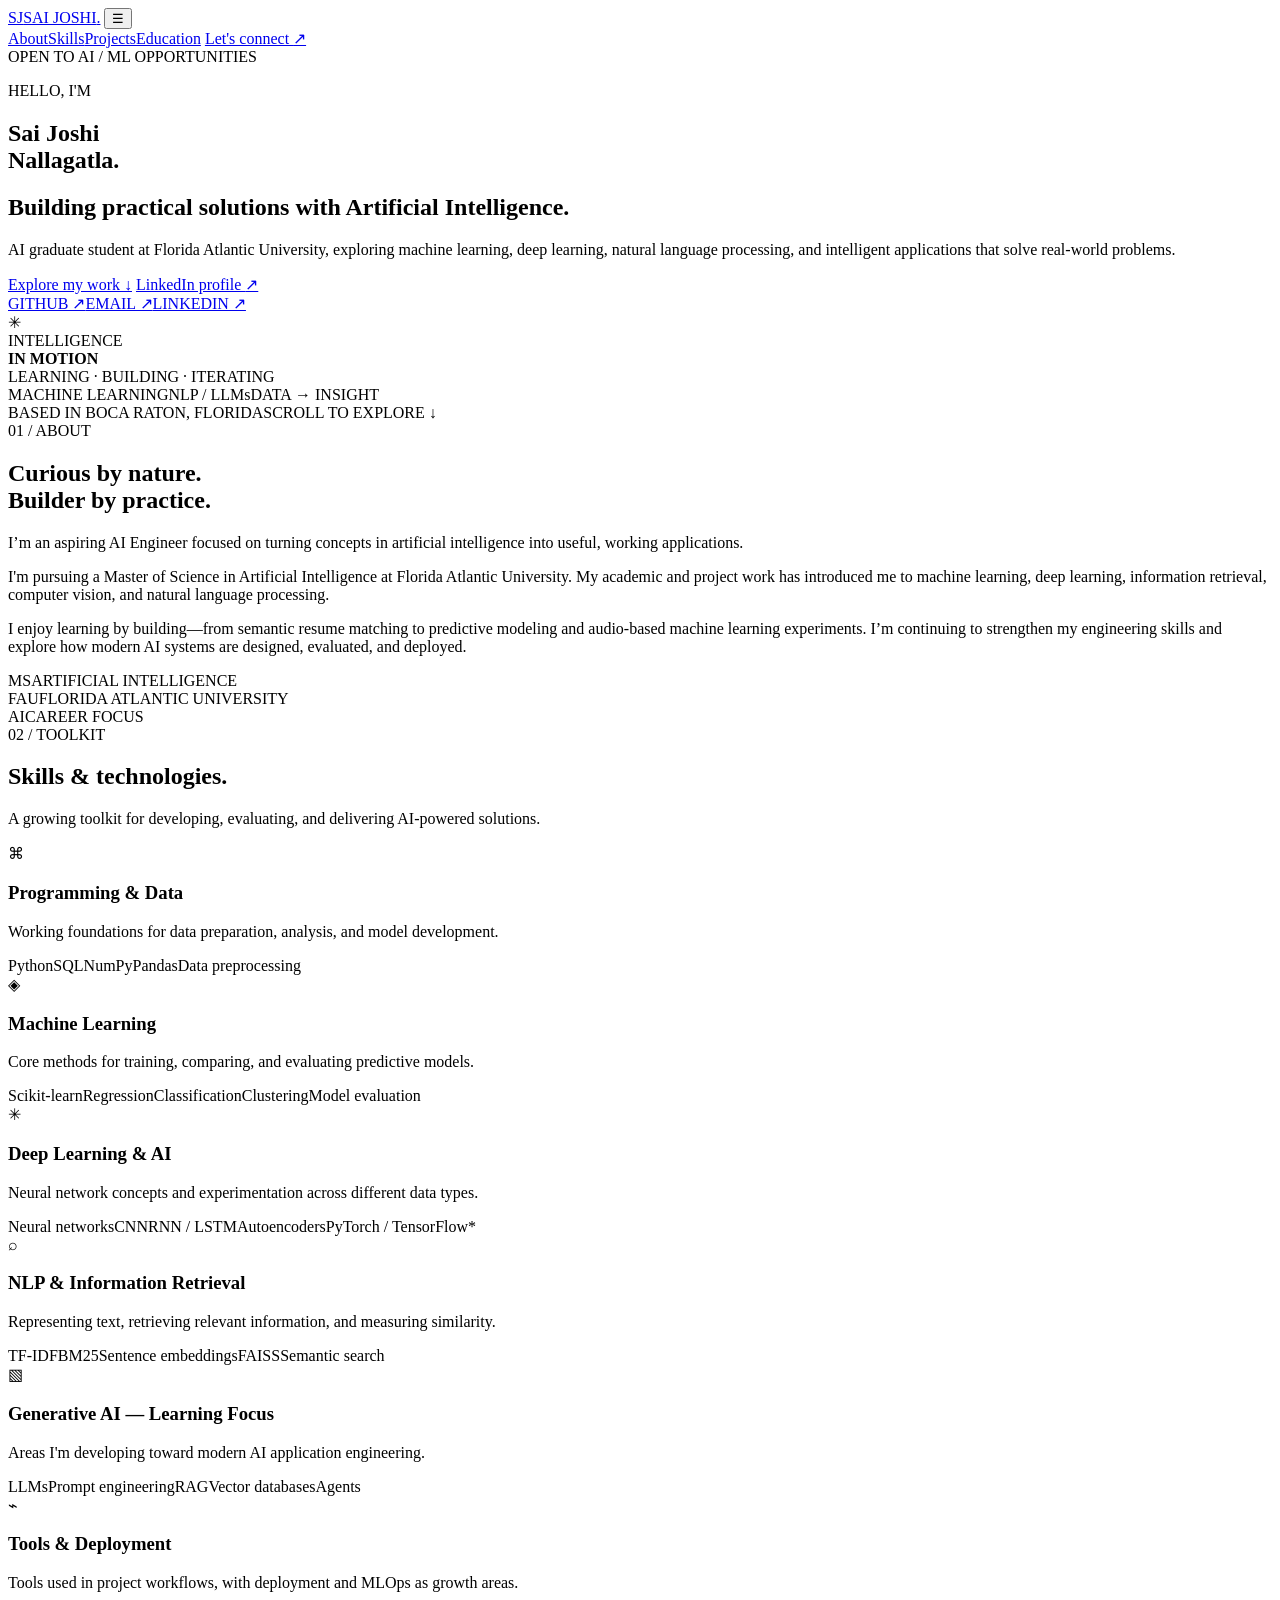
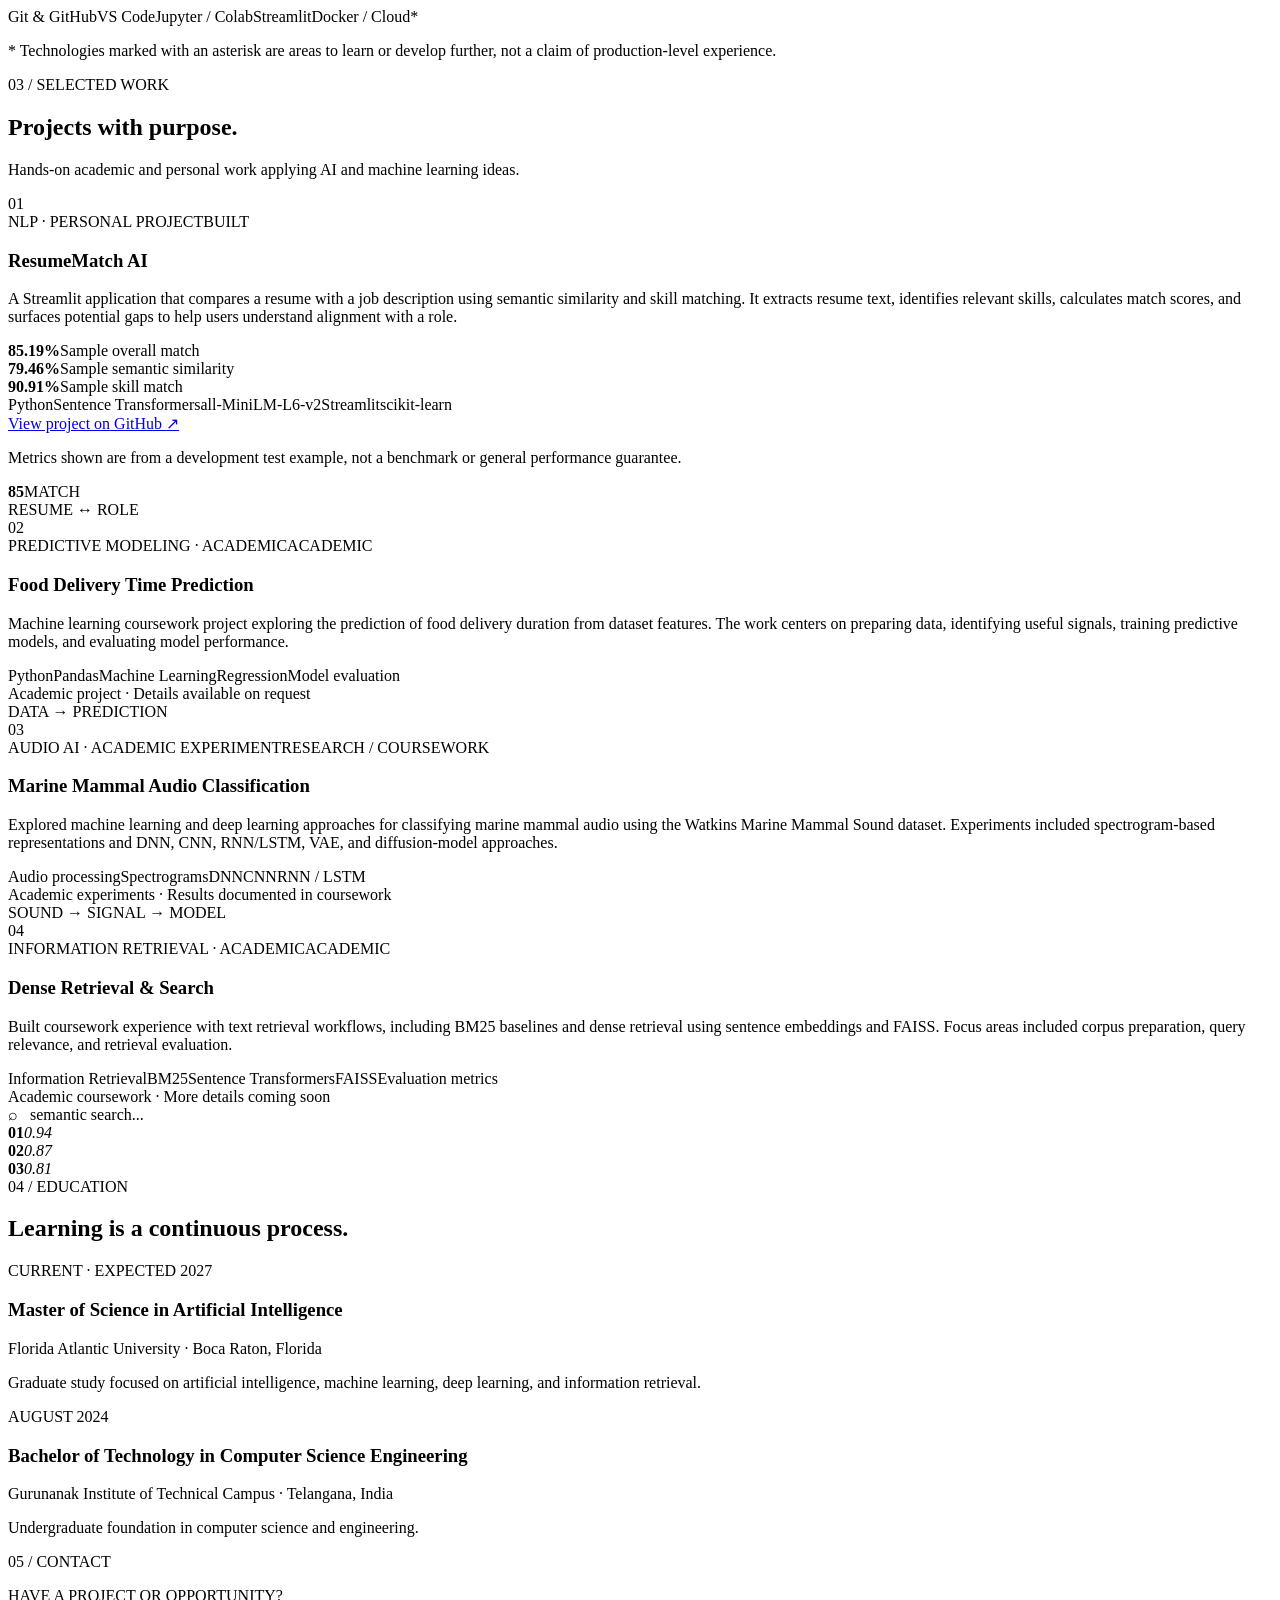
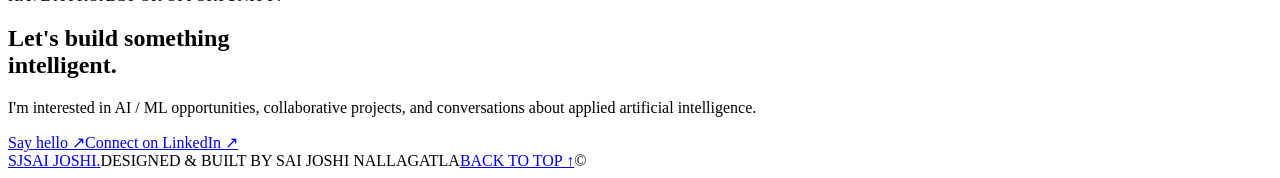
==== index.html @ f9354b4c "Add AI engineer portfolio homepage" ====
<!DOCTYPE html>
<html lang="en">
<head>
  <meta charset="UTF-8">
  <meta name="viewport" content="width=device-width, initial-scale=1.0">
  <meta name="description" content="Sai Joshi Nallagatla — AI Engineer portfolio showcasing machine learning, deep learning, NLP, and applied AI projects.">
  <meta name="theme-color" content="#080b12">
  <title>Sai Joshi Nallagatla | AI Engineer Portfolio</title>
  <link rel="preconnect" href="https://fonts.googleapis.com">
  <link rel="preconnect" href="https://fonts.gstatic.com" crossorigin>
  <link href="https://fonts.googleapis.com/css2?family=DM+Mono:wght@400;500&family=Manrope:wght@400;500;600;700;800&display=swap" rel="stylesheet">
  <link rel="stylesheet" href="style.css">
</head>
<body>
  <div class="ambient ambient-one"></div><div class="ambient ambient-two"></div>
  <header class="site-header">
    <a class="brand" href="#home"><span class="brand-mark">SJ</span><span>SAI JOSHI<span class="brand-dot">.</span></span></a>
    <button class="menu-toggle" aria-label="Toggle navigation" aria-expanded="false">☰</button>
    <nav class="nav-links" id="navigation">
      <a href="#about">About</a><a href="#skills">Skills</a><a href="#projects">Projects</a><a href="#education">Education</a>
      <a class="nav-contact" href="#contact">Let's connect <span>↗</span></a>
    </nav>
  </header>

  <main>
    <section class="hero section-shell" id="home">
      <div class="hero-copy">
        <div class="eyebrow"><span class="pulse"></span> OPEN TO AI / ML OPPORTUNITIES</div>
        <p class="hero-kicker">HELLO, I'M</p>
        <h1>Sai Joshi<br><span class="gradient-text">Nallagatla.</span></h1>
        <h2>Building practical solutions with <span class="accent">Artificial Intelligence.</span></h2>
        <p class="hero-description">AI graduate student at Florida Atlantic University, exploring machine learning, deep learning, natural language processing, and intelligent applications that solve real-world problems.</p>
        <div class="hero-actions">
          <a class="button button-primary" href="#projects">Explore my work <span>↓</span></a>
          <a class="button button-secondary" href="https://www.linkedin.com/in/sai-joshi-nallagatla-0b7514263" target="_blank" rel="noreferrer">LinkedIn profile <span>↗</span></a>
        </div>
        <div class="hero-socials"><a href="https://github.com/Saijosh1108" target="_blank" rel="noreferrer">GITHUB ↗</a><span></span><a href="mailto:joshnaidu25@gmail.com">EMAIL ↗</a><span></span><a href="https://www.linkedin.com/in/sai-joshi-nallagatla-0b7514263" target="_blank" rel="noreferrer">LINKEDIN ↗</a></div>
      </div>
      <div class="hero-visual" aria-label="Decorative artificial intelligence visualization">
        <div class="visual-orbit orbit-a"></div><div class="visual-orbit orbit-b"></div><div class="visual-orbit orbit-c"></div>
        <div class="core-card"><div class="core-symbol">✳</div><div class="core-label">INTELLIGENCE<br><strong>IN MOTION</strong></div><div class="core-status"><span></span> LEARNING · BUILDING · ITERATING</div></div>
        <span class="float-tag tag-ml">MACHINE LEARNING</span><span class="float-tag tag-nlp">NLP / LLMs</span><span class="float-tag tag-data">DATA → INSIGHT</span>
      </div>
      <div class="hero-bottom"><span>BASED IN BOCA RATON, FLORIDA</span><span>SCROLL TO EXPLORE ↓</span></div>
    </section>

    <section class="section-shell intro-grid" id="about">
      <div class="section-heading"><span class="section-index">01 / ABOUT</span><h2>Curious by nature.<br><span class="muted">Builder by practice.</span></h2></div>
      <div class="about-copy">
        <p class="large-copy">I’m an aspiring AI Engineer focused on turning concepts in artificial intelligence into useful, working applications.</p>
        <p>I'm pursuing a Master of Science in Artificial Intelligence at Florida Atlantic University. My academic and project work has introduced me to machine learning, deep learning, information retrieval, computer vision, and natural language processing.</p>
        <p>I enjoy learning by building—from semantic resume matching to predictive modeling and audio-based machine learning experiments. I’m continuing to strengthen my engineering skills and explore how modern AI systems are designed, evaluated, and deployed.</p>
        <div class="about-facts"><div><span class="fact-value">MS</span><span class="fact-label">ARTIFICIAL INTELLIGENCE</span></div><div><span class="fact-value">FAU</span><span class="fact-label">FLORIDA ATLANTIC UNIVERSITY</span></div><div><span class="fact-value">AI</span><span class="fact-label">CAREER FOCUS</span></div></div>
      </div>
    </section>

    <section class="skills-section" id="skills">
      <div class="section-shell">
        <div class="section-heading heading-row"><div><span class="section-index">02 / TOOLKIT</span><h2>Skills & <span class="muted">technologies.</span></h2></div><p>A growing toolkit for developing, evaluating, and delivering AI-powered solutions.</p></div>
        <div class="skill-grid">
          <article class="skill-card"><div class="skill-icon">⌘</div><h3>Programming & Data</h3><p>Working foundations for data preparation, analysis, and model development.</p><div class="chips"><span>Python</span><span>SQL</span><span>NumPy</span><span>Pandas</span><span>Data preprocessing</span></div></article>
          <article class="skill-card"><div class="skill-icon">◈</div><h3>Machine Learning</h3><p>Core methods for training, comparing, and evaluating predictive models.</p><div class="chips"><span>Scikit-learn</span><span>Regression</span><span>Classification</span><span>Clustering</span><span>Model evaluation</span></div></article>
          <article class="skill-card"><div class="skill-icon">✳</div><h3>Deep Learning & AI</h3><p>Neural network concepts and experimentation across different data types.</p><div class="chips"><span>Neural networks</span><span>CNN</span><span>RNN / LSTM</span><span>Autoencoders</span><span>PyTorch / TensorFlow*</span></div></article>
          <article class="skill-card"><div class="skill-icon">⌕</div><h3>NLP & Information Retrieval</h3><p>Representing text, retrieving relevant information, and measuring similarity.</p><div class="chips"><span>TF-IDF</span><span>BM25</span><span>Sentence embeddings</span><span>FAISS</span><span>Semantic search</span></div></article>
          <article class="skill-card"><div class="skill-icon">▧</div><h3>Generative AI — Learning Focus</h3><p>Areas I'm developing toward modern AI application engineering.</p><div class="chips"><span>LLMs</span><span>Prompt engineering</span><span>RAG</span><span>Vector databases</span><span>Agents</span></div></article>
          <article class="skill-card"><div class="skill-icon">⌁</div><h3>Tools & Deployment</h3><p>Tools used in project workflows, with deployment and MLOps as growth areas.</p><div class="chips"><span>Git & GitHub</span><span>VS Code</span><span>Jupyter / Colab</span><span>Streamlit</span><span>Docker / Cloud*</span></div></article>
        </div>
        <p class="skill-note">* Technologies marked with an asterisk are areas to learn or develop further, not a claim of production-level experience.</p>
      </div>
    </section>

    <section class="section-shell projects-section" id="projects">
      <div class="section-heading heading-row"><div><span class="section-index">03 / SELECTED WORK</span><h2>Projects with <span class="muted">purpose.</span></h2></div><p>Hands-on academic and personal work applying AI and machine learning ideas.</p></div>
      <div class="project-list">
        <article class="project-card featured-project">
          <div class="project-number">01</div><div class="project-content"><div class="project-topline"><span class="project-type">NLP · PERSONAL PROJECT</span><span class="project-status">BUILT</span></div><h3>ResumeMatch AI</h3><p>A Streamlit application that compares a resume with a job description using semantic similarity and skill matching. It extracts resume text, identifies relevant skills, calculates match scores, and surfaces potential gaps to help users understand alignment with a role.</p><div class="project-metrics"><div><strong>85.19%</strong><span>Sample overall match</span></div><div><strong>79.46%</strong><span>Sample semantic similarity</span></div><div><strong>90.91%</strong><span>Sample skill match</span></div></div><div class="chips"><span>Python</span><span>Sentence Transformers</span><span>all-MiniLM-L6-v2</span><span>Streamlit</span><span>scikit-learn</span></div><a class="text-link" href="https://github.com/Saijosh1108/resume-match-ai" target="_blank" rel="noreferrer">View project on GitHub <span>↗</span></a><p class="metric-disclaimer">Metrics shown are from a development test example, not a benchmark or general performance guarantee.</p></div><div class="project-art resume-art"><div class="doc-window"><div class="window-bar"><i></i><i></i><i></i></div><div class="doc-line doc-wide"></div><div class="doc-line"></div><div class="doc-line doc-short"></div><div class="score-ring"><strong>85</strong><span>MATCH</span></div><div class="doc-line doc-wide"></div><div class="doc-line"></div></div><div class="art-caption">RESUME ↔ ROLE</div></div>
        </article>
        <article class="project-card">
          <div class="project-number">02</div><div class="project-content"><div class="project-topline"><span class="project-type">PREDICTIVE MODELING · ACADEMIC</span><span class="project-status">ACADEMIC</span></div><h3>Food Delivery Time Prediction</h3><p>Machine learning coursework project exploring the prediction of food delivery duration from dataset features. The work centers on preparing data, identifying useful signals, training predictive models, and evaluating model performance.</p><div class="chips"><span>Python</span><span>Pandas</span><span>Machine Learning</span><span>Regression</span><span>Model evaluation</span></div><span class="text-link muted-link">Academic project · Details available on request</span></div><div class="project-art chart-art"><div class="chart-bars"><i></i><i></i><i></i><i></i><i></i><i></i><i></i><i></i></div><span>DATA → PREDICTION</span></div>
        </article>
        <article class="project-card">
          <div class="project-number">03</div><div class="project-content"><div class="project-topline"><span class="project-type">AUDIO AI · ACADEMIC EXPERIMENT</span><span class="project-status">RESEARCH / COURSEWORK</span></div><h3>Marine Mammal Audio Classification</h3><p>Explored machine learning and deep learning approaches for classifying marine mammal audio using the Watkins Marine Mammal Sound dataset. Experiments included spectrogram-based representations and DNN, CNN, RNN/LSTM, VAE, and diffusion-model approaches.</p><div class="chips"><span>Audio processing</span><span>Spectrograms</span><span>DNN</span><span>CNN</span><span>RNN / LSTM</span></div><span class="text-link muted-link">Academic experiments · Results documented in coursework</span></div><div class="project-art audio-art"><div class="waveform"><i></i><i></i><i></i><i></i><i></i><i></i><i></i><i></i><i></i><i></i><i></i><i></i><i></i><i></i><i></i><i></i><i></i><i></i><i></i></div><span>SOUND → SIGNAL → MODEL</span></div>
        </article>
        <article class="project-card">
          <div class="project-number">04</div><div class="project-content"><div class="project-topline"><span class="project-type">INFORMATION RETRIEVAL · ACADEMIC</span><span class="project-status">ACADEMIC</span></div><h3>Dense Retrieval & Search</h3><p>Built coursework experience with text retrieval workflows, including BM25 baselines and dense retrieval using sentence embeddings and FAISS. Focus areas included corpus preparation, query relevance, and retrieval evaluation.</p><div class="chips"><span>Information Retrieval</span><span>BM25</span><span>Sentence Transformers</span><span>FAISS</span><span>Evaluation metrics</span></div><span class="text-link muted-link">Academic coursework · More details coming soon</span></div><div class="project-art retrieval-art"><div class="search-box">⌕ &nbsp; semantic search...</div><div class="result-row"><b>01</b><span></span><em>0.94</em></div><div class="result-row"><b>02</b><span></span><em>0.87</em></div><div class="result-row"><b>03</b><span></span><em>0.81</em></div></div>
        </article>
      </div>
    </section>

    <section class="education-section" id="education">
      <div class="section-shell">
        <div class="section-heading"><span class="section-index">04 / EDUCATION</span><h2>Learning is a <span class="muted">continuous process.</span></h2></div>
        <div class="timeline">
          <article class="timeline-item"><div class="timeline-marker"></div><div class="timeline-date">CURRENT · EXPECTED 2027</div><h3>Master of Science in Artificial Intelligence</h3><p class="timeline-place">Florida Atlantic University · Boca Raton, Florida</p><p>Graduate study focused on artificial intelligence, machine learning, deep learning, and information retrieval.</p></article>
          <article class="timeline-item"><div class="timeline-marker"></div><div class="timeline-date">AUGUST 2024</div><h3>Bachelor of Technology in Computer Science Engineering</h3><p class="timeline-place">Gurunanak Institute of Technical Campus · Telangana, India</p><p>Undergraduate foundation in computer science and engineering.</p></article>
        </div>
      </div>
    </section>

    <section class="contact-section section-shell" id="contact">
      <span class="section-index">05 / CONTACT</span><p class="contact-overline">HAVE A PROJECT OR OPPORTUNITY?</p><h2>Let's build something<br><span class="gradient-text">intelligent.</span></h2><p class="contact-description">I'm interested in AI / ML opportunities, collaborative projects, and conversations about applied artificial intelligence.</p>
      <div class="contact-actions"><a class="button button-primary" href="mailto:joshnaidu25@gmail.com">Say hello <span>↗</span></a><a class="button button-secondary" href="https://www.linkedin.com/in/sai-joshi-nallagatla-0b7514263" target="_blank" rel="noreferrer">Connect on LinkedIn <span>↗</span></a></div>
    </section>
  </main>
  <footer class="site-footer"><a class="brand" href="#home"><span class="brand-mark">SJ</span><span>SAI JOSHI<span class="brand-dot">.</span></span></a><span>DESIGNED & BUILT BY SAI JOSHI NALLAGATLA</span><a href="#home">BACK TO TOP ↑</a><span>© <span id="year"></span></span></footer>
  <script src="script.js"></script>
</body>
</html>
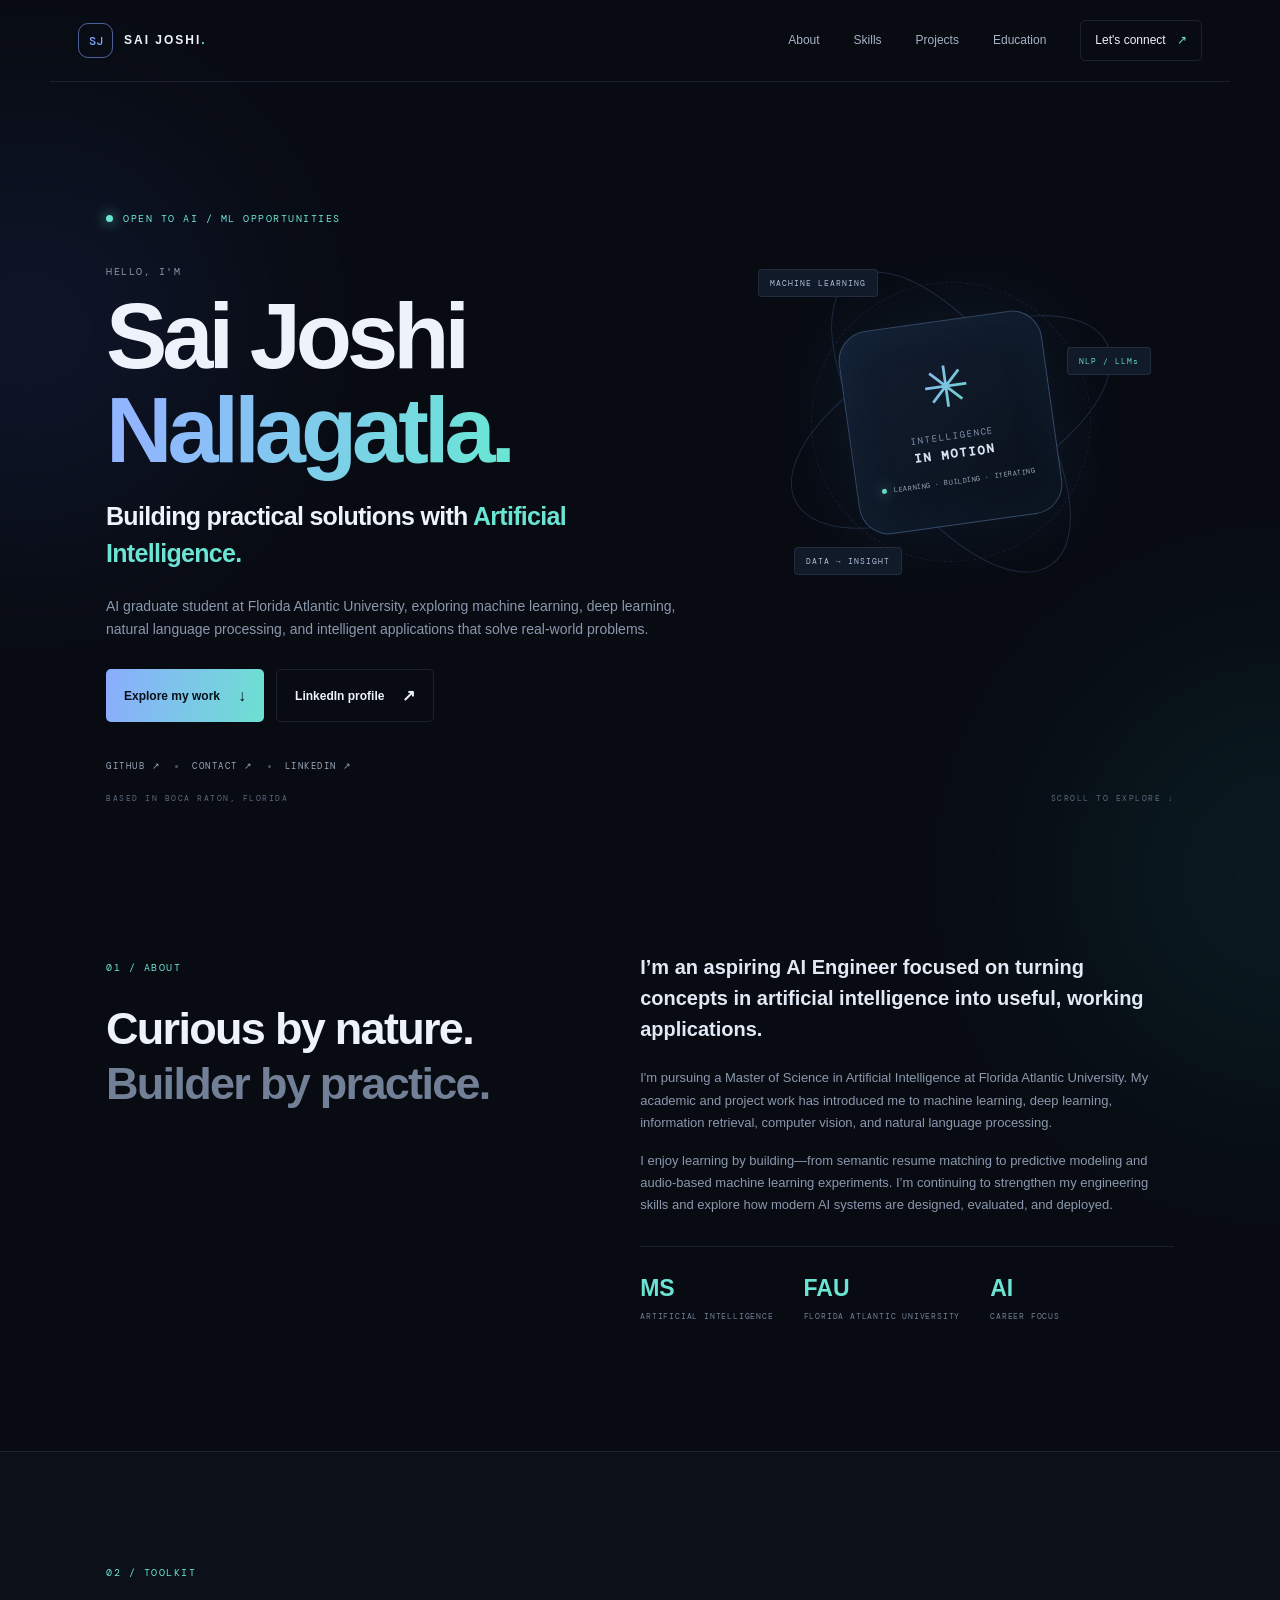
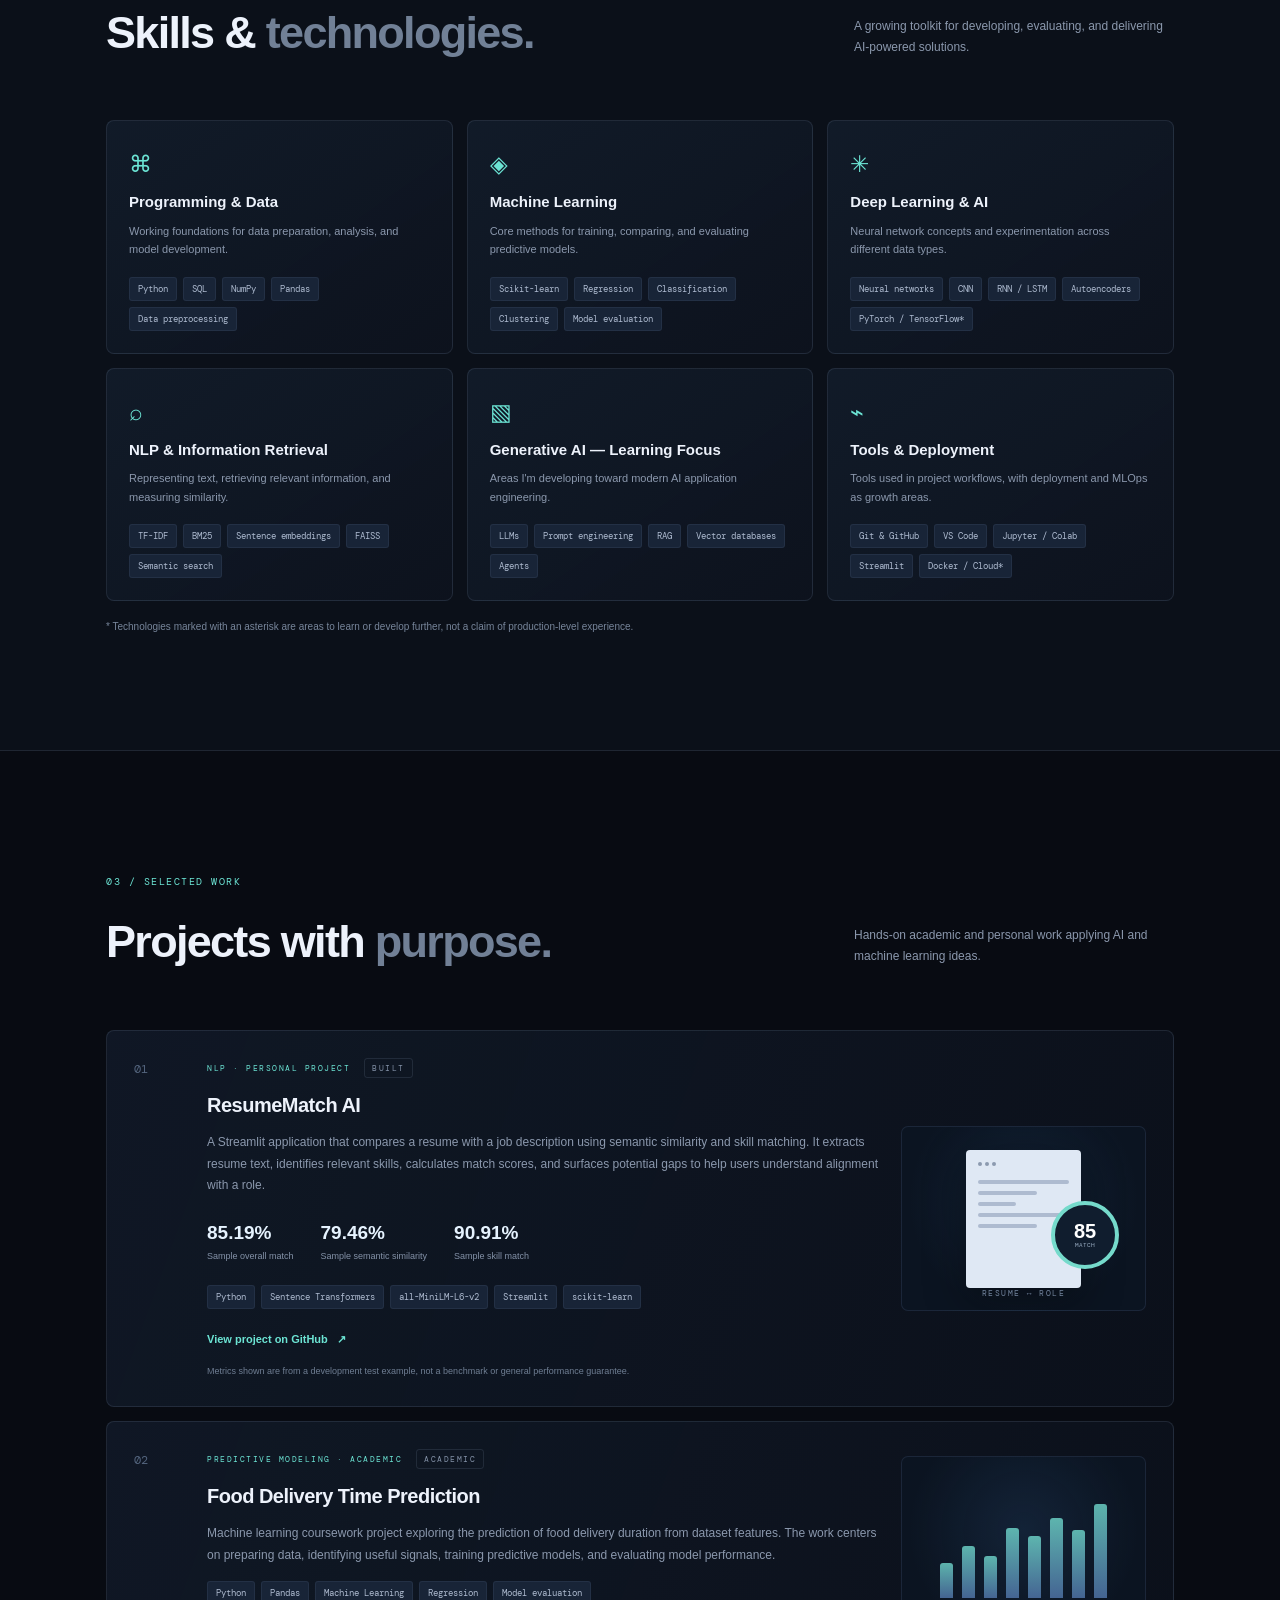
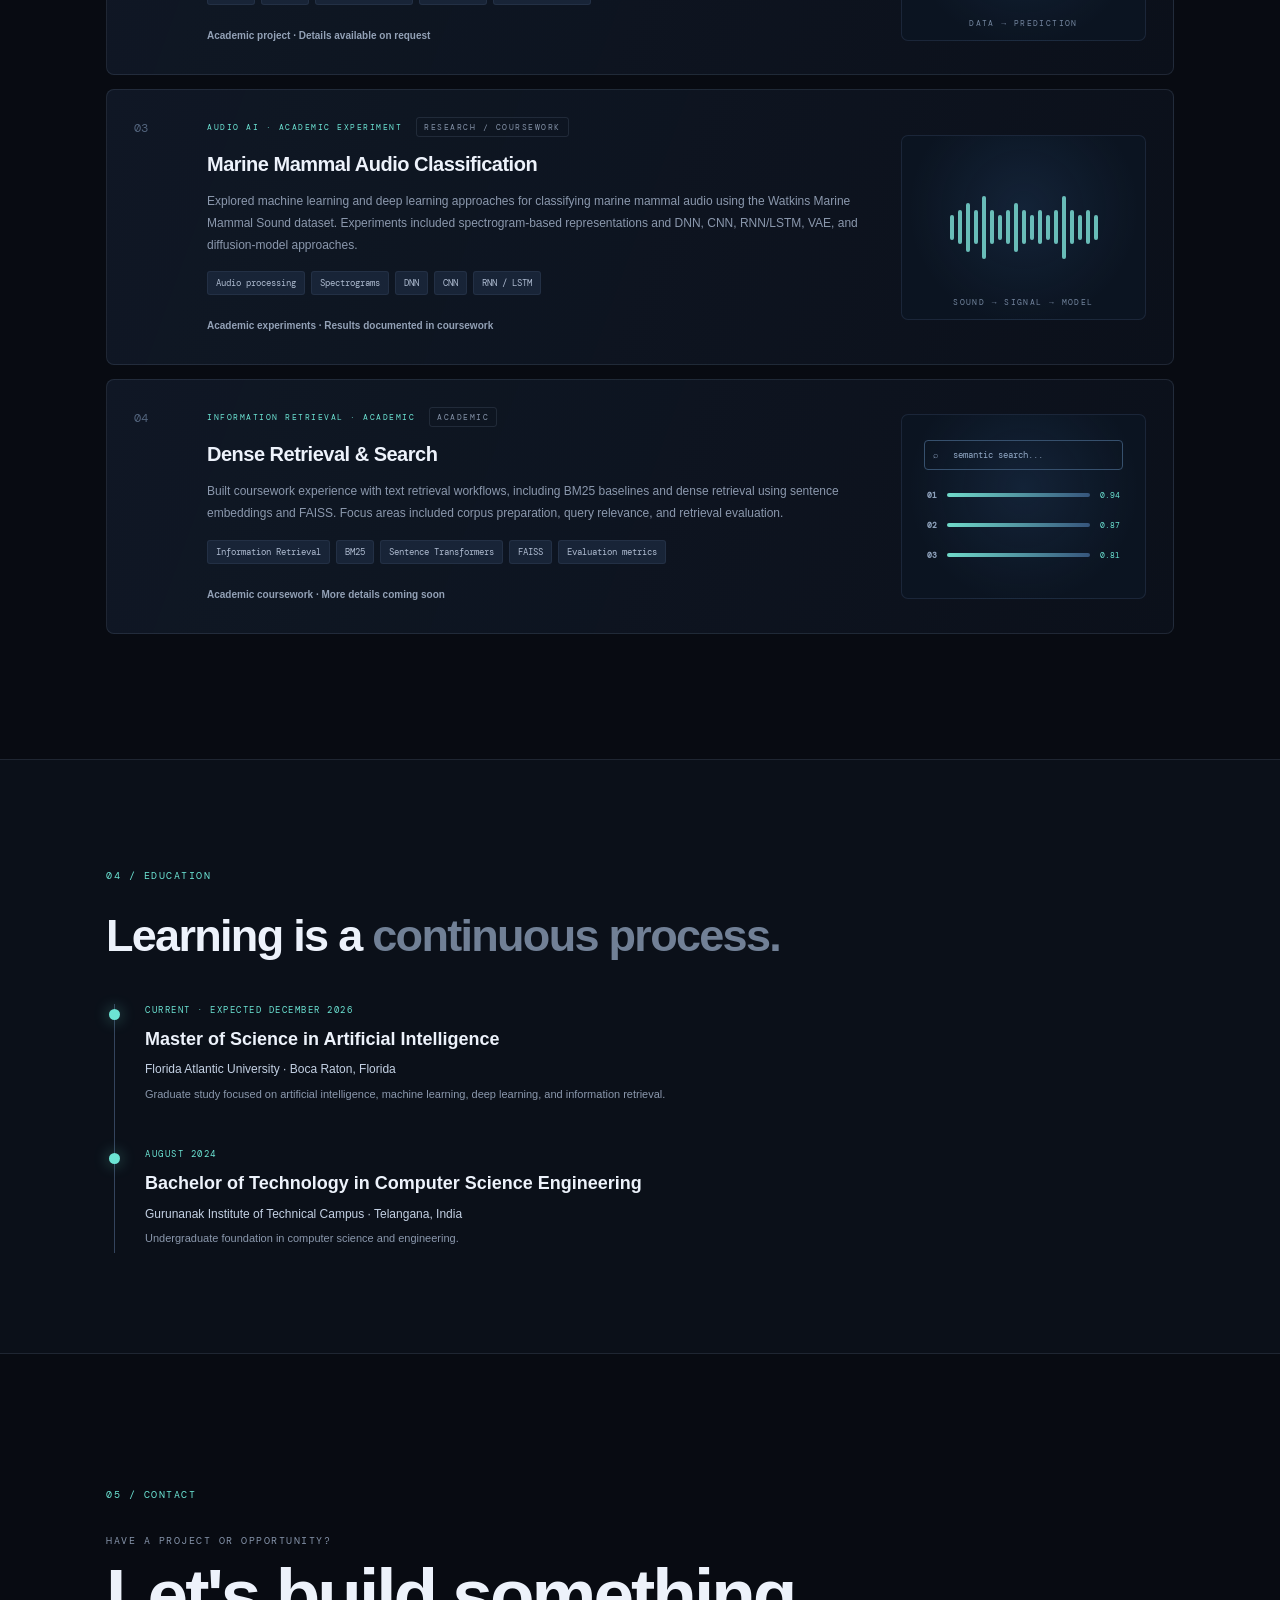
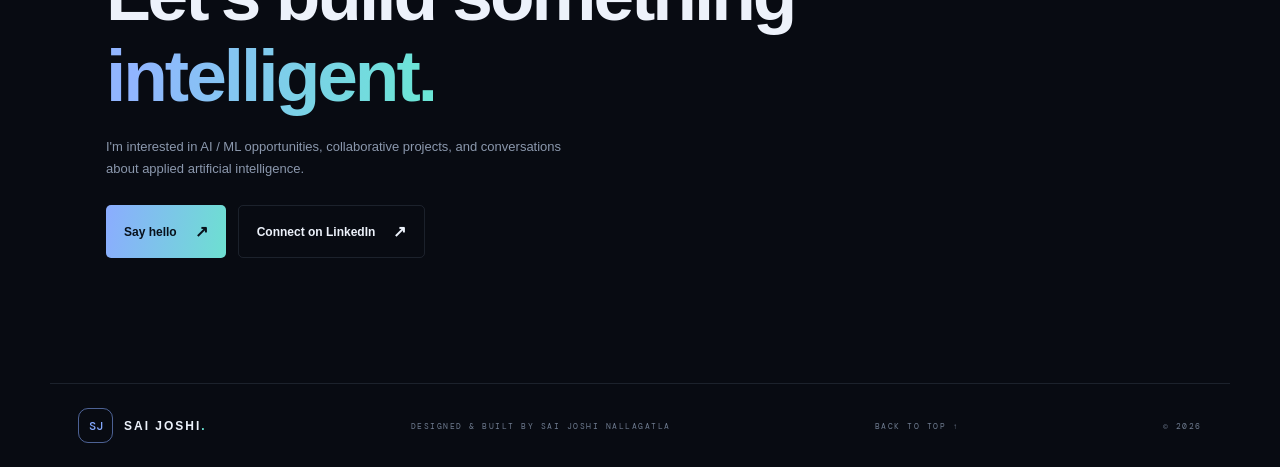
==== commit 2e8c8d2d: "Refine graduation date and public contact links" ====
--- a/index.html
+++ b/index.html
@@ -34,7 +34,7 @@
           <a class="button button-primary" href="#projects">Explore my work <span>↓</span></a>
           <a class="button button-secondary" href="https://www.linkedin.com/in/sai-joshi-nallagatla-0b7514263" target="_blank" rel="noreferrer">LinkedIn profile <span>↗</span></a>
         </div>
-        <div class="hero-socials"><a href="https://github.com/Saijosh1108" target="_blank" rel="noreferrer">GITHUB ↗</a><span></span><a href="mailto:joshnaidu25@gmail.com">EMAIL ↗</a><span></span><a href="https://www.linkedin.com/in/sai-joshi-nallagatla-0b7514263" target="_blank" rel="noreferrer">LINKEDIN ↗</a></div>
+        <div class="hero-socials"><a href="https://github.com/Saijosh1108" target="_blank" rel="noreferrer">GITHUB ↗</a><span></span><a href="https://www.linkedin.com/in/sai-joshi-nallagatla-0b7514263" target="_blank" rel="noreferrer">CONTACT ↗</a><span></span><a href="https://www.linkedin.com/in/sai-joshi-nallagatla-0b7514263" target="_blank" rel="noreferrer">LINKEDIN ↗</a></div>
       </div>
       <div class="hero-visual" aria-label="Decorative artificial intelligence visualization">
         <div class="visual-orbit orbit-a"></div><div class="visual-orbit orbit-b"></div><div class="visual-orbit orbit-c"></div>
@@ -91,7 +91,7 @@
       <div class="section-shell">
         <div class="section-heading"><span class="section-index">04 / EDUCATION</span><h2>Learning is a <span class="muted">continuous process.</span></h2></div>
         <div class="timeline">
-          <article class="timeline-item"><div class="timeline-marker"></div><div class="timeline-date">CURRENT · EXPECTED 2027</div><h3>Master of Science in Artificial Intelligence</h3><p class="timeline-place">Florida Atlantic University · Boca Raton, Florida</p><p>Graduate study focused on artificial intelligence, machine learning, deep learning, and information retrieval.</p></article>
+          <article class="timeline-item"><div class="timeline-marker"></div><div class="timeline-date">CURRENT · EXPECTED DECEMBER 2026</div><h3>Master of Science in Artificial Intelligence</h3><p class="timeline-place">Florida Atlantic University · Boca Raton, Florida</p><p>Graduate study focused on artificial intelligence, machine learning, deep learning, and information retrieval.</p></article>
           <article class="timeline-item"><div class="timeline-marker"></div><div class="timeline-date">AUGUST 2024</div><h3>Bachelor of Technology in Computer Science Engineering</h3><p class="timeline-place">Gurunanak Institute of Technical Campus · Telangana, India</p><p>Undergraduate foundation in computer science and engineering.</p></article>
         </div>
       </div>
@@ -99,7 +99,7 @@
 
     <section class="contact-section section-shell" id="contact">
       <span class="section-index">05 / CONTACT</span><p class="contact-overline">HAVE A PROJECT OR OPPORTUNITY?</p><h2>Let's build something<br><span class="gradient-text">intelligent.</span></h2><p class="contact-description">I'm interested in AI / ML opportunities, collaborative projects, and conversations about applied artificial intelligence.</p>
-      <div class="contact-actions"><a class="button button-primary" href="mailto:joshnaidu25@gmail.com">Say hello <span>↗</span></a><a class="button button-secondary" href="https://www.linkedin.com/in/sai-joshi-nallagatla-0b7514263" target="_blank" rel="noreferrer">Connect on LinkedIn <span>↗</span></a></div>
+      <div class="contact-actions"><a class="button button-primary" href="https://www.linkedin.com/in/sai-joshi-nallagatla-0b7514263" target="_blank" rel="noreferrer">Say hello <span>↗</span></a><a class="button button-secondary" href="https://www.linkedin.com/in/sai-joshi-nallagatla-0b7514263" target="_blank" rel="noreferrer">Connect on LinkedIn <span>↗</span></a></div>
     </section>
   </main>
   <footer class="site-footer"><a class="brand" href="#home"><span class="brand-mark">SJ</span><span>SAI JOSHI<span class="brand-dot">.</span></span></a><span>DESIGNED & BUILT BY SAI JOSHI NALLAGATLA</span><a href="#home">BACK TO TOP ↑</a><span>© <span id="year"></span></span></footer>
--- a/style.css
+++ b/style.css
@@ -0,0 +1 @@
+:root{--bg:#080b12;--panel:#0e1420;--panel2:#111a29;--line:rgba(160,181,216,.13);--text:#edf2fb;--muted:#8b98ad;--accent:#85a9ff;--cyan:#6ce4d4;--mono:"DM Mono",monospace;--sans:"Manrope",sans-serif}*{box-sizing:border-box}html{scroll-behavior:smooth;scroll-padding-top:90px}body{margin:0;background:var(--bg);color:var(--text);font-family:var(--sans);line-height:1.7;overflow-x:hidden}a{color:inherit;text-decoration:none}.ambient{position:absolute;pointer-events:none;filter:blur(100px);opacity:.13;border-radius:50%;z-index:-1}.ambient-one{width:420px;height:420px;background:#3859bb;top:120px;left:-180px}.ambient-two{width:450px;height:450px;background:#167d80;top:650px;right:-230px}.site-header{height:82px;max-width:1180px;margin:auto;padding:0 28px;display:flex;align-items:center;justify-content:space-between;border-bottom:1px solid var(--line);position:relative;z-index:5}.brand{display:flex;align-items:center;gap:11px;font-size:12px;font-weight:800;letter-spacing:2px}.brand-mark{display:grid;place-items:center;width:35px;height:35px;border:1px solid rgba(133,169,255,.55);border-radius:10px;color:var(--accent);font:500 12px var(--mono);letter-spacing:0}.brand-dot{color:var(--cyan)}.nav-links{display:flex;align-items:center;gap:34px;font-size:12px;color:#a7b2c5}.nav-links a:hover,.hero-socials a:hover,.site-footer a:hover{color:var(--cyan)}.nav-contact{color:var(--text)!important;border:1px solid var(--line);padding:9px 14px;border-radius:5px}.nav-contact span{color:var(--cyan);margin-left:8px}.menu-toggle{display:none;background:none;border:0;color:var(--text);font-size:23px}.section-shell{max-width:1124px;margin:auto;padding-left:28px;padding-right:28px}.hero{min-height:680px;padding-top:130px;padding-bottom:55px;position:relative;display:flex;align-items:center}.hero-copy{max-width:660px;position:relative;z-index:2}.eyebrow,.section-index,.hero-kicker,.hero-socials,.hero-bottom,.project-type,.project-status,.timeline-date,.contact-overline,.site-footer>span,.site-footer>a:last-of-type{font:10px var(--mono);letter-spacing:1.5px}.eyebrow{color:var(--cyan);display:flex;align-items:center;gap:10px}.pulse,.core-status span{width:7px;height:7px;border-radius:50%;background:var(--cyan);box-shadow:0 0 13px var(--cyan)}.hero-kicker{color:var(--muted);margin:40px 0 0}.hero h1{font-size:clamp(55px,8vw,92px);line-height:1.02;letter-spacing:-5px;margin:12px 0 20px;font-weight:800}.gradient-text{background:linear-gradient(100deg,#91b5ff 10%,#6be5d6 95%);color:transparent;background-clip:text;-webkit-background-clip:text}.hero h2{font-size:clamp(19px,2.5vw,25px);font-weight:600;letter-spacing:-.7px;max-width:580px;line-height:1.5;margin:0}.accent{color:var(--cyan)}.hero-description{max-width:590px;color:var(--muted);font-size:14px;margin:22px 0 27px}.hero-actions,.contact-actions{display:flex;gap:12px;flex-wrap:wrap}.button{padding:12px 18px;border-radius:5px;font-size:12px;font-weight:700;display:inline-flex;align-items:center;gap:18px;transition:.2s}.button:hover{transform:translateY(-2px)}.button-primary{background:linear-gradient(100deg,#8bacff,#6de0d1);color:#08111b}.button-secondary{border:1px solid var(--line);color:var(--text)}.button span{font-size:16px}.hero-socials{display:flex;align-items:center;gap:14px;margin-top:38px;color:#9aa8bc;font-size:9px}.hero-socials>span{height:3px;width:3px;background:#465268;border-radius:50%}.hero-visual{position:absolute;right:5%;top:145px;width:390px;height:390px;display:grid;place-items:center;opacity:.95}.visual-orbit{position:absolute;border:1px solid rgba(117,163,229,.22);border-radius:50%;transform:rotate(-27deg)}.orbit-a{width:350px;height:160px}.orbit-b{width:350px;height:160px;transform:rotate(55deg)}.orbit-c{width:280px;height:280px;border-style:dashed;opacity:.6}.core-card{width:205px;height:205px;border:1px solid rgba(131,174,234,.35);border-radius:30px;background:linear-gradient(145deg,rgba(20,34,53,.95),rgba(10,17,28,.9));box-shadow:0 0 80px rgba(54,112,180,.15),inset 0 0 50px rgba(69,130,190,.08);display:flex;flex-direction:column;align-items:center;justify-content:center;gap:12px;transform:rotate(-8deg)}.core-symbol{font-size:57px;line-height:1;background:linear-gradient(120deg,#99baff,#6be4d1);color:transparent;background-clip:text}.core-label{text-align:center;font:9px var(--mono);letter-spacing:2px;color:#8da2bd;line-height:1.8}.core-label strong{font-size:12px;color:#e4f0ff}.core-status{font:7px var(--mono);letter-spacing:.6px;color:#a4b4c9;display:flex;align-items:center;gap:7px}.core-status span{width:5px;height:5px}.float-tag{position:absolute;background:#111b2a;border:1px solid var(--line);padding:8px 11px;border-radius:4px;font:8px var(--mono);letter-spacing:1px;color:#b7c9e1}.tag-ml{top:42px;left:2px}.tag-nlp{right:-5px;top:120px;color:var(--cyan)}.tag-data{bottom:42px;left:38px}.hero-bottom{position:absolute;bottom:24px;left:28px;right:28px;display:flex;justify-content:space-between;color:#5c6a7e;font-size:8px}.intro-grid{padding-top:125px;padding-bottom:130px;display:grid;grid-template-columns:1fr 1.15fr;gap:70px}.section-index{color:var(--cyan)}.section-heading h2{font-size:clamp(30px,4vw,45px);line-height:1.22;letter-spacing:-1.7px;margin:22px 0;font-weight:700}.muted{color:#718096}.about-copy p{font-size:13px;color:var(--muted);margin:0 0 16px}.about-copy .large-copy{font-size:20px;line-height:1.55;color:#e1e9f5;font-weight:600;margin:0 0 22px}.about-facts{display:flex;gap:30px;border-top:1px solid var(--line);margin-top:30px;padding-top:22px}.about-facts>div{display:flex;flex-direction:column}.fact-value{font-size:23px;font-weight:800;color:var(--cyan)}.fact-label{font:8px var(--mono);letter-spacing:.8px;color:#718096;margin-top:3px}.skills-section,.education-section{background:#0b1019;border-top:1px solid var(--line);border-bottom:1px solid var(--line);padding:105px 0}.heading-row{display:flex;justify-content:space-between;align-items:end;gap:30px}.heading-row>p{max-width:320px;color:var(--muted);font-size:12px;margin:0 0 26px}.skill-grid{display:grid;grid-template-columns:repeat(3,1fr);gap:14px;margin-top:37px}.skill-card{padding:24px 22px 22px;background:linear-gradient(145deg,rgba(19,29,44,.85),rgba(13,19,30,.9));border:1px solid var(--line);border-radius:8px;min-height:220px;transition:.2s}.skill-card:hover,.project-card:hover{border-color:rgba(133,169,255,.38);transform:translateY(-3px)}.skill-icon{font-size:23px;color:var(--cyan);height:37px}.skill-card h3{font-size:15px;margin:7px 0}.skill-card p{font-size:11px;color:var(--muted);min-height:40px;margin:0 0 15px}.chips{display:flex;flex-wrap:wrap;gap:6px}.chips span{font:9px var(--mono);color:#aebbd0;background:#182437;border:1px solid rgba(127,157,196,.1);padding:5px 8px;border-radius:3px}.skill-note{font-size:10px;color:#77859a;margin-top:17px}.projects-section{padding-top:115px;padding-bottom:125px}.project-list{display:flex;flex-direction:column;gap:14px;margin-top:38px}.project-card{display:grid;grid-template-columns:55px 1fr 245px;gap:18px;background:linear-gradient(110deg,rgba(17,25,39,.92),rgba(12,18,29,.84));border:1px solid var(--line);border-radius:8px;padding:27px;transition:.2s;align-items:center}.project-number{font:12px var(--mono);color:#53647d;align-self:start;padding-top:3px}.project-topline{display:flex;align-items:center;gap:14px;flex-wrap:wrap}.project-type{color:var(--cyan);font-size:8px}.project-status{color:#8492a8;font-size:8px;border:1px solid var(--line);padding:4px 7px;border-radius:3px}.project-content h3{font-size:20px;letter-spacing:-.5px;margin:10px 0}.project-content>p{font-size:12px;color:var(--muted);line-height:1.8;margin:0 0 15px}.project-content .chips{margin-bottom:15px}.text-link{color:var(--cyan);font-size:11px;font-weight:700;display:inline-block;margin-top:2px}.text-link span{margin-left:6px}.muted-link{color:#93a1b6;font-size:10px}.project-metrics{display:flex;gap:27px;margin:20px 0}.project-metrics div{display:flex;flex-direction:column}.project-metrics strong{font-size:19px;color:#e6f3ff}.project-metrics span{font-size:9px;color:#8492a8}.metric-disclaimer{font-size:9px!important;color:#6f7e93!important;margin:12px 0 0!important}.project-art{height:185px;border:1px solid rgba(129,164,211,.13);border-radius:7px;background:radial-gradient(circle at 50% 40%,rgba(61,111,171,.16),transparent 70%),#0b1421;display:flex;align-items:center;justify-content:center;position:relative;overflow:hidden}.doc-window{height:138px;width:115px;background:#dfe8f4;border-radius:4px;padding:12px;box-shadow:0 12px 40px #0006;position:relative}.window-bar{display:flex;gap:3px;margin-bottom:14px}.window-bar i{width:4px;height:4px;background:#8c9aaf;border-radius:50%}.doc-line{height:4px;width:65%;background:#aebbd0;border-radius:4px;margin:7px 0}.doc-wide{width:100%}.doc-short{width:42%}.score-ring{position:absolute;right:-38px;bottom:19px;width:68px;height:68px;border-radius:50%;background:#101d2e;border:4px solid #75dacb;display:flex;flex-direction:column;align-items:center;justify-content:center;color:white}.score-ring strong{font-size:20px;line-height:1}.score-ring span{font:6px var(--mono);color:#9fb3c9}.art-caption,.chart-art>span,.audio-art>span{position:absolute;bottom:12px;font:8px var(--mono);letter-spacing:1.4px;color:#73859e}.chart-bars{height:100px;display:flex;align-items:end;gap:9px}.chart-bars i{width:13px;background:linear-gradient(#70dacd,#5277ad);border-radius:3px 3px 0 0;height:var(--h,50%);opacity:.8}.chart-bars i:nth-child(1){height:35%}.chart-bars i:nth-child(2){height:52%}.chart-bars i:nth-child(3){height:42%}.chart-bars i:nth-child(4){height:70%}.chart-bars i:nth-child(5){height:62%}.chart-bars i:nth-child(6){height:80%}.chart-bars i:nth-child(7){height:68%}.chart-bars i:nth-child(8){height:94%}.waveform{display:flex;gap:4px;align-items:center;height:75px}.waveform i{width:4px;border-radius:5px;background:#78d9d0;height:var(--h,25px);opacity:.85}.waveform i:nth-child(3n){height:49px}.waveform i:nth-child(4n){height:18px}.waveform i:nth-child(5n){height:63px}.waveform i:nth-child(2n){height:34px}.search-box{position:absolute;top:25px;left:22px;right:22px;padding:8px;border:1px solid #36506d;border-radius:4px;font:9px var(--mono);color:#92a9c6}.result-row{position:absolute;left:25px;right:25px;display:flex;align-items:center;gap:10px;font:8px var(--mono);color:#8ea1bb}.result-row:nth-of-type(2){top:75px}.result-row:nth-of-type(3){top:105px}.result-row:nth-of-type(4){top:135px}.result-row span{height:4px;flex:1;background:linear-gradient(90deg,#70daca,#36557c);border-radius:3px}.result-row em{font-style:normal;color:var(--cyan)}.education-section{padding:100px 0}.timeline{margin-top:40px;border-left:1px solid #34445d;margin-left:8px;padding-left:30px;display:flex;flex-direction:column;gap:40px}.timeline-item{position:relative;max-width:650px}.timeline-marker{position:absolute;width:11px;height:11px;border-radius:50%;background:var(--cyan);left:-36px;top:5px;box-shadow:0 0 15px #6ce4d477}.timeline-date{font-size:9px;color:var(--cyan)}.timeline-item h3{font-size:18px;margin:8px 0 3px}.timeline-place{color:#c4d1e4!important;font-size:12px!important}.timeline-item p{color:var(--muted);font-size:11px;margin:5px 0}.contact-section{padding-top:125px;padding-bottom:125px}.contact-overline{color:#8492a8;margin:28px 0 8px}.contact-section h2{font-size:clamp(44px,7vw,73px);line-height:1.1;letter-spacing:-3px;margin:0}.contact-description{font-size:13px;color:var(--muted);max-width:485px;margin:20px 0 25px}.site-footer{border-top:1px solid var(--line);max-width:1180px;margin:auto;padding:24px 28px;display:flex;align-items:center;justify-content:space-between;gap:15px;color:#6f7c90}.site-footer>span,.site-footer>a:last-of-type{font-size:8px}.site-footer .brand{color:var(--text)}@media(max-width:900px){.hero-visual{right:-80px;opacity:.4}.hero-copy{max-width:620px}.skill-grid{grid-template-columns:repeat(2,1fr)}.project-card{grid-template-columns:35px 1fr 180px}.intro-grid{gap:35px}.nav-links{gap:20px}}@media(max-width:650px){.site-header{height:70px;padding:0 20px}.menu-toggle{display:block}.nav-links{display:none;position:absolute;top:69px;left:0;right:0;background:#0d1420;border-bottom:1px solid var(--line);padding:20px;flex-direction:column;align-items:stretch;gap:16px}.nav-links.open{display:flex}.nav-contact{text-align:center}.section-shell{padding-left:21px;padding-right:21px}.hero{min-height:700px;padding-top:95px;align-items:flex-start}.hero h1{font-size:60px;letter-spacing:-3px}.hero-visual{right:-150px;top:330px;transform:scale(.75);opacity:.22}.hero-bottom{left:21px;right:21px;font-size:7px}.intro-grid{grid-template-columns:1fr;gap:20px;padding-top:85px;padding-bottom:85px}.section-heading h2{font-size:34px}.heading-row{display:block}.heading-row>p{margin:0;max-width:440px}.skills-section,.education-section{padding:80px 0}.skill-grid{grid-template-columns:1fr}.skill-card{min-height:0}.skill-card p{min-height:0}.projects-section{padding-top:80px;padding-bottom:85px}.project-card{grid-template-columns:28px 1fr;padding:20px 16px;gap:10px}.project-art{grid-column:2;height:135px;max-width:300px;width:100%;margin-top:8px}.project-metrics{gap:16px}.project-metrics strong{font-size:16px}.about-facts{gap:17px;flex-wrap:wrap}.fact-label{font-size:7px}.contact-section{padding-top:85px;padding-bottom:85px}.contact-section h2{font-size:48px;letter-spacing:-2px}.site-footer{padding:22px 20px;flex-wrap:wrap}.site-footer>span:nth-of-type(1){display:none}}@media(prefers-reduced-motion:reduce){html{scroll-behavior:auto}*,*::before,*::after{transition:none!important}}
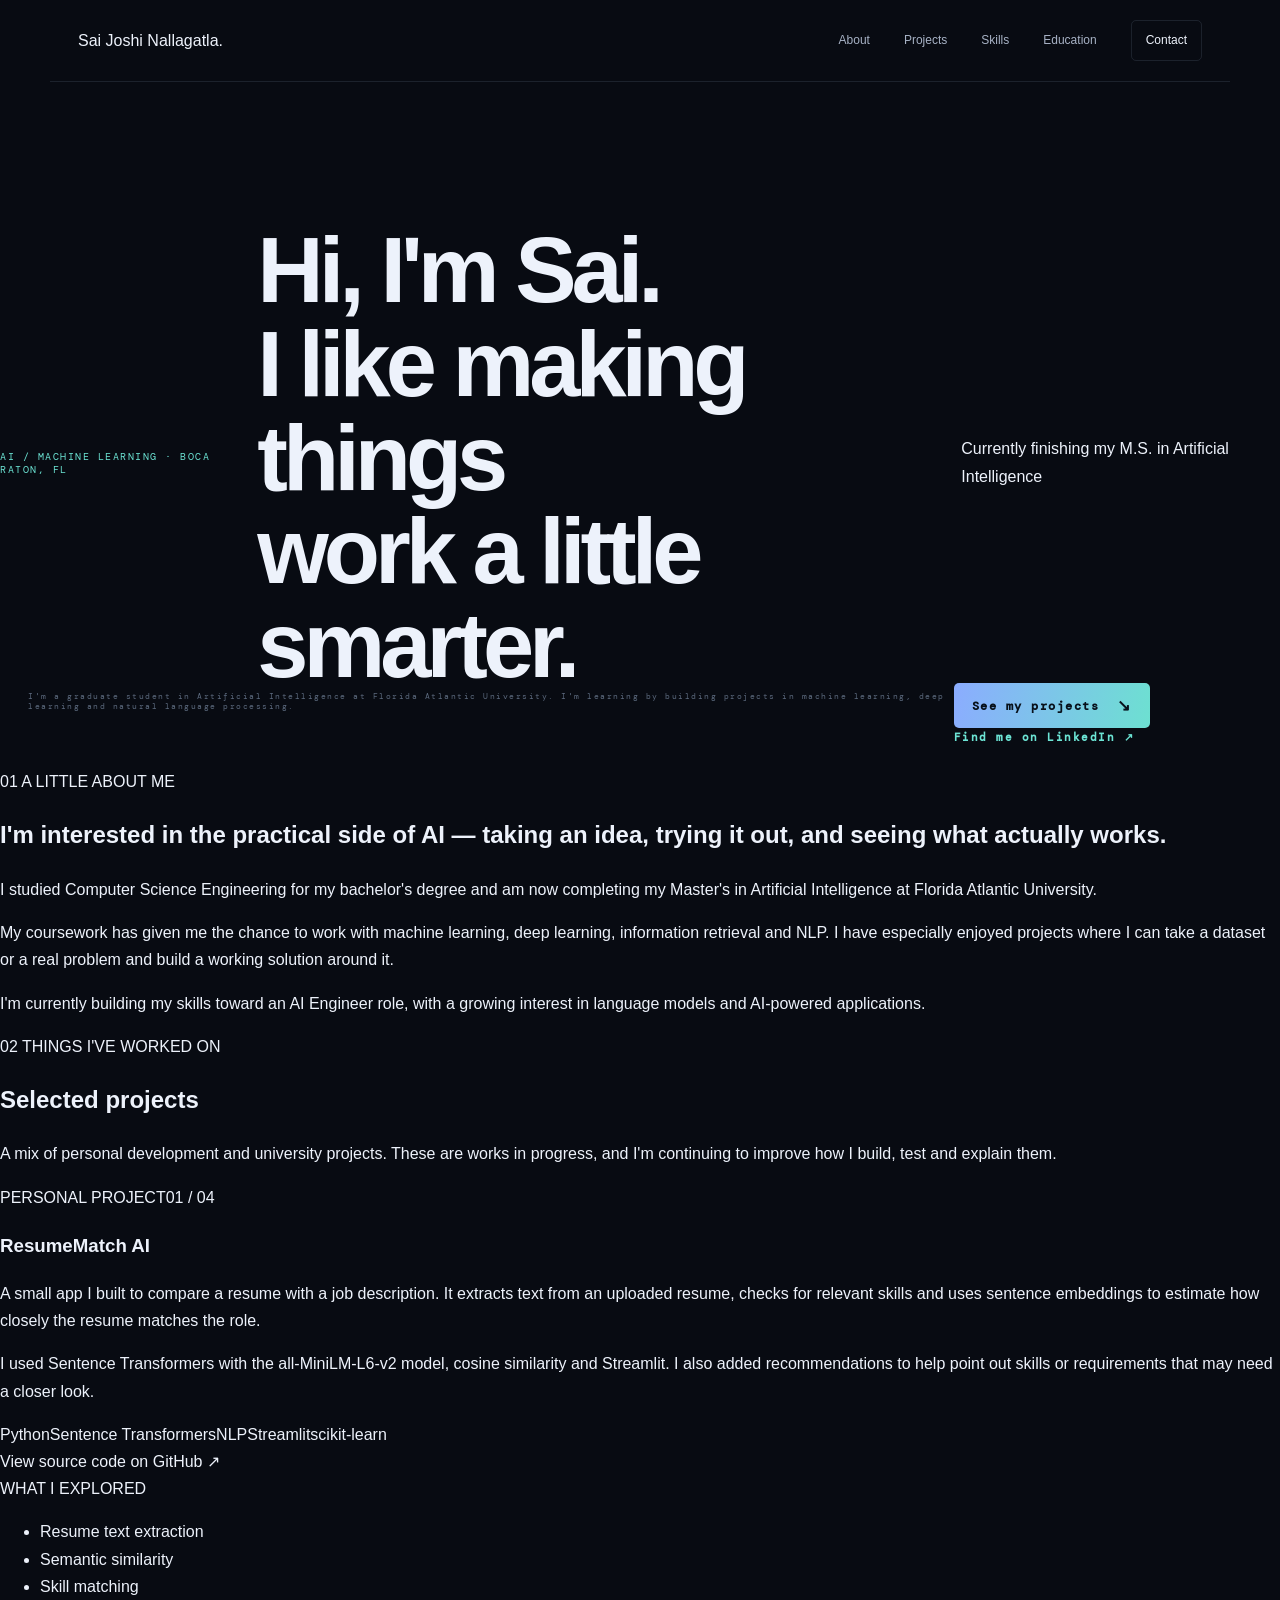
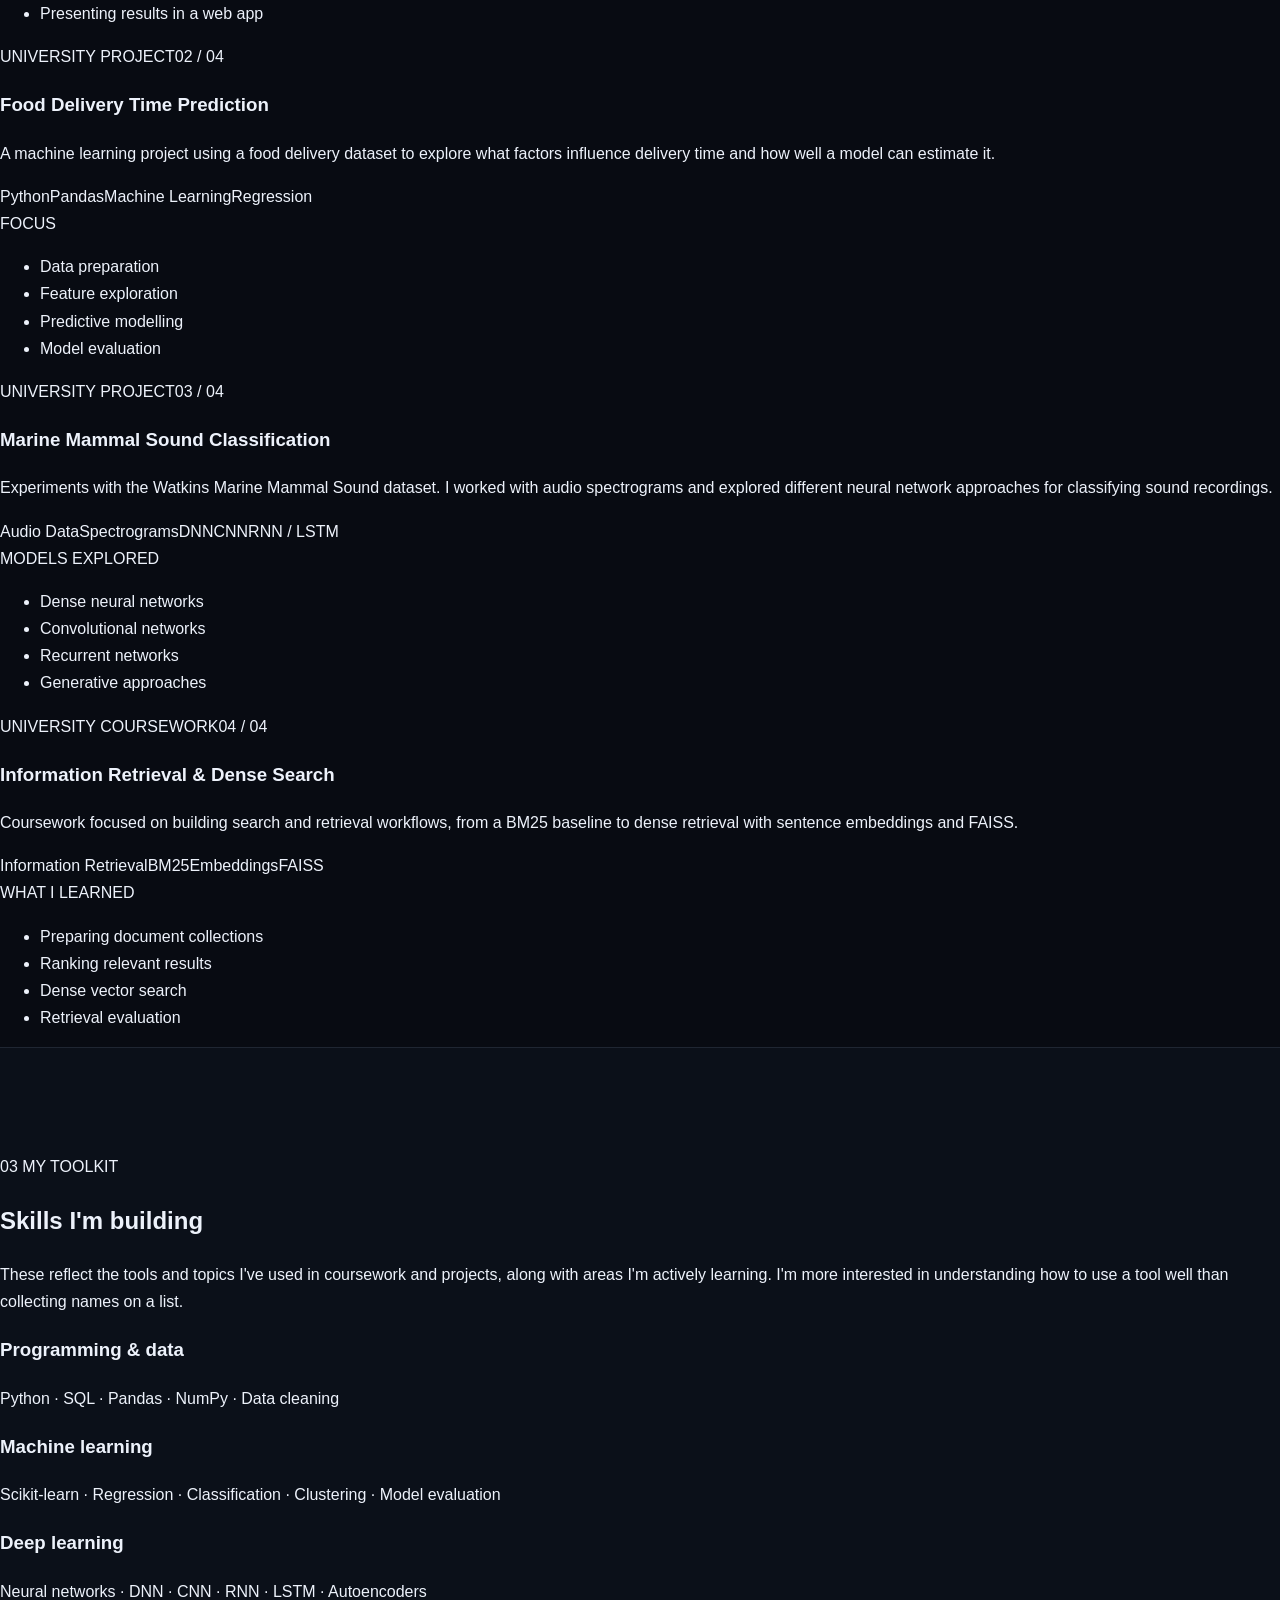
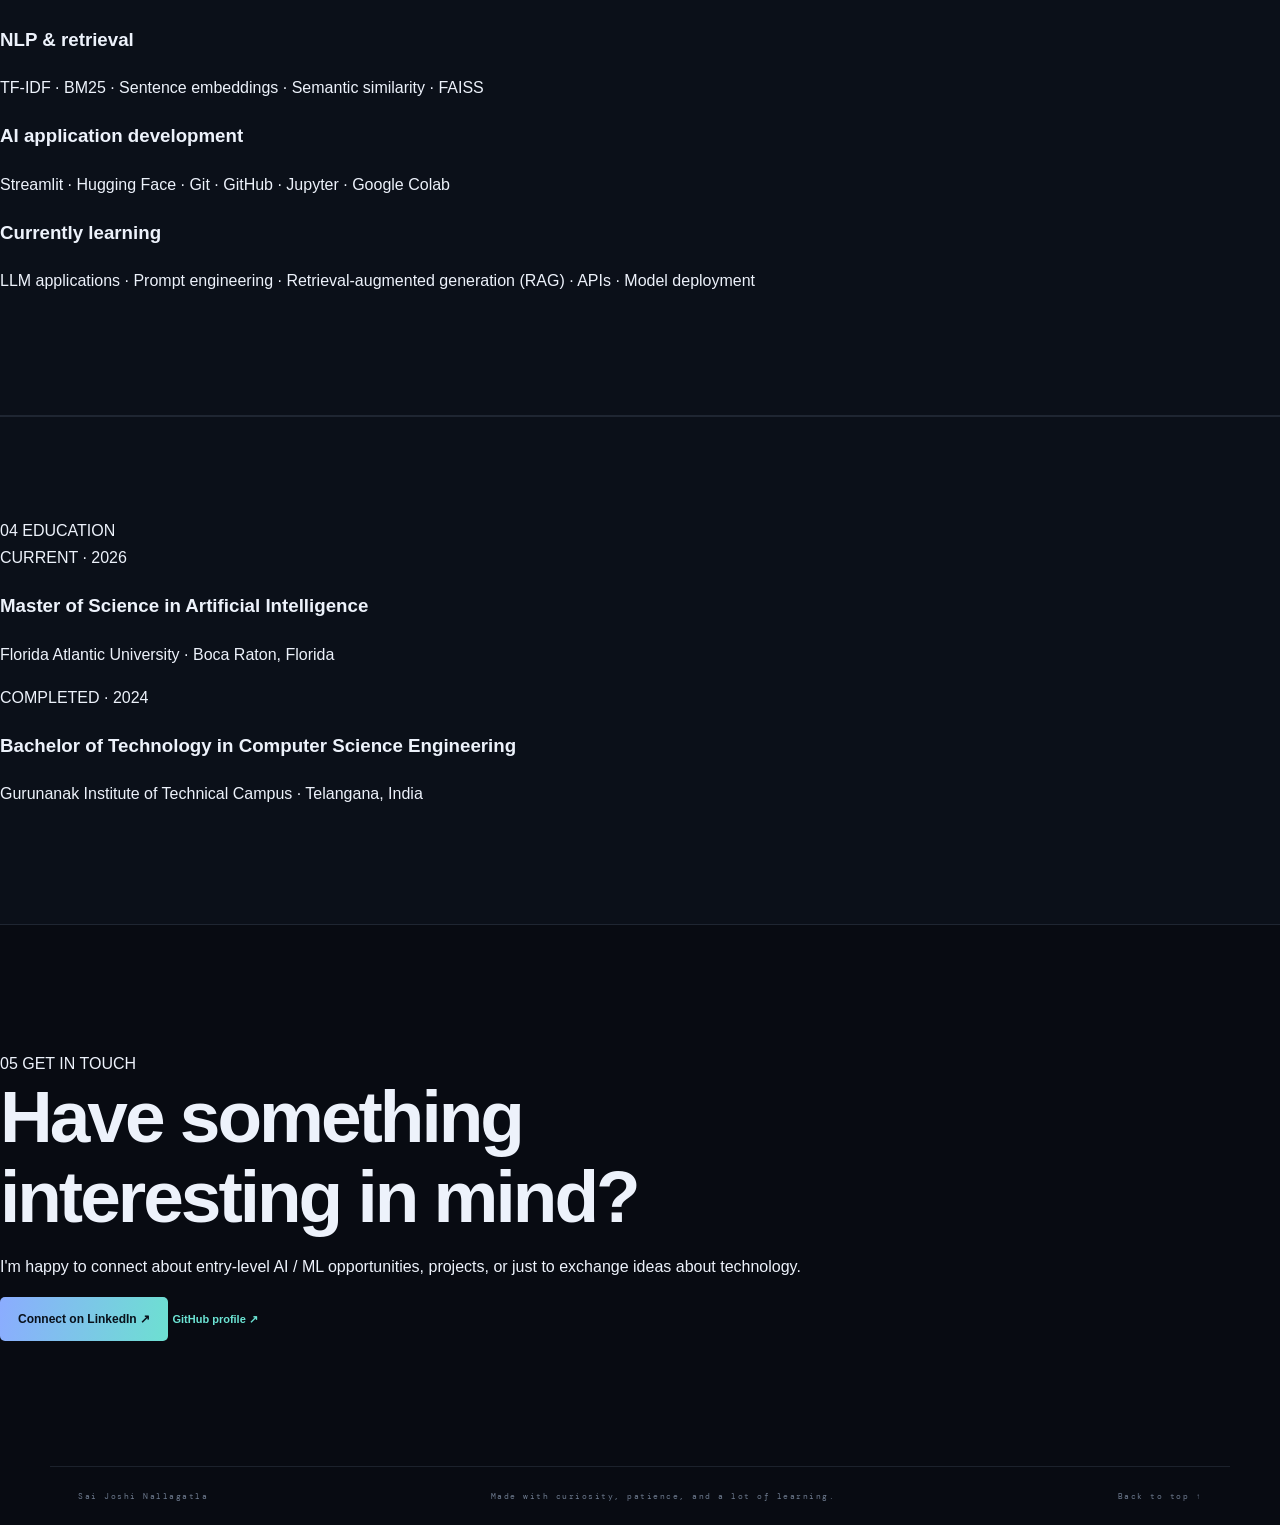
==== commit de13374a: "Make portfolio more personal and authentic" ====
--- a/index.html
+++ b/index.html
@@ -3,106 +3,162 @@
 <head>
   <meta charset="UTF-8">
   <meta name="viewport" content="width=device-width, initial-scale=1.0">
-  <meta name="description" content="Sai Joshi Nallagatla — AI Engineer portfolio showcasing machine learning, deep learning, NLP, and applied AI projects.">
-  <meta name="theme-color" content="#080b12">
-  <title>Sai Joshi Nallagatla | AI Engineer Portfolio</title>
+  <meta name="description" content="Portfolio of Sai Joshi Nallagatla, an Artificial Intelligence graduate student at Florida Atlantic University.">
+  <meta name="theme-color" content="#111310">
+  <title>Sai Joshi Nallagatla | AI Portfolio</title>
   <link rel="preconnect" href="https://fonts.googleapis.com">
   <link rel="preconnect" href="https://fonts.gstatic.com" crossorigin>
-  <link href="https://fonts.googleapis.com/css2?family=DM+Mono:wght@400;500&family=Manrope:wght@400;500;600;700;800&display=swap" rel="stylesheet">
+  <link href="https://fonts.googleapis.com/css2?family=DM+Mono:wght@400;500&family=DM+Sans:wght@400;500;600;700&display=swap" rel="stylesheet">
   <link rel="stylesheet" href="style.css">
 </head>
 <body>
-  <div class="ambient ambient-one"></div><div class="ambient ambient-two"></div>
   <header class="site-header">
-    <a class="brand" href="#home"><span class="brand-mark">SJ</span><span>SAI JOSHI<span class="brand-dot">.</span></span></a>
-    <button class="menu-toggle" aria-label="Toggle navigation" aria-expanded="false">☰</button>
+    <a class="wordmark" href="#home">Sai Joshi Nallagatla<span>.</span></a>
+    <button class="menu-toggle" aria-label="Open navigation" aria-expanded="false">Menu</button>
     <nav class="nav-links" id="navigation">
-      <a href="#about">About</a><a href="#skills">Skills</a><a href="#projects">Projects</a><a href="#education">Education</a>
-      <a class="nav-contact" href="#contact">Let's connect <span>↗</span></a>
+      <a href="#about">About</a>
+      <a href="#work">Projects</a>
+      <a href="#skills">Skills</a>
+      <a href="#education">Education</a>
+      <a href="#contact" class="nav-contact">Contact</a>
     </nav>
   </header>
 
   <main>
-    <section class="hero section-shell" id="home">
-      <div class="hero-copy">
-        <div class="eyebrow"><span class="pulse"></span> OPEN TO AI / ML OPPORTUNITIES</div>
-        <p class="hero-kicker">HELLO, I'M</p>
-        <h1>Sai Joshi<br><span class="gradient-text">Nallagatla.</span></h1>
-        <h2>Building practical solutions with <span class="accent">Artificial Intelligence.</span></h2>
-        <p class="hero-description">AI graduate student at Florida Atlantic University, exploring machine learning, deep learning, natural language processing, and intelligent applications that solve real-world problems.</p>
-        <div class="hero-actions">
-          <a class="button button-primary" href="#projects">Explore my work <span>↓</span></a>
-          <a class="button button-secondary" href="https://www.linkedin.com/in/sai-joshi-nallagatla-0b7514263" target="_blank" rel="noreferrer">LinkedIn profile <span>↗</span></a>
+    <section class="hero page-wrap" id="home">
+      <p class="eyebrow">AI / MACHINE LEARNING · BOCA RATON, FL</p>
+      <h1>Hi, I'm Sai.<br><span>I like making things<br>work a little smarter.</span></h1>
+      <div class="hero-bottom">
+        <p class="hero-intro">I'm a graduate student in Artificial Intelligence at Florida Atlantic University. I'm learning by building projects in machine learning, deep learning and natural language processing.</p>
+        <div class="hero-links">
+          <a class="button button-primary" href="#work">See my projects <span>↘</span></a>
+          <a class="text-link" href="https://www.linkedin.com/in/sai-joshi-nallagatla-0b7514263/" target="_blank" rel="noreferrer">Find me on LinkedIn ↗</a>
         </div>
-        <div class="hero-socials"><a href="https://github.com/Saijosh1108" target="_blank" rel="noreferrer">GITHUB ↗</a><span></span><a href="https://www.linkedin.com/in/sai-joshi-nallagatla-0b7514263" target="_blank" rel="noreferrer">CONTACT ↗</a><span></span><a href="https://www.linkedin.com/in/sai-joshi-nallagatla-0b7514263" target="_blank" rel="noreferrer">LINKEDIN ↗</a></div>
       </div>
-      <div class="hero-visual" aria-label="Decorative artificial intelligence visualization">
-        <div class="visual-orbit orbit-a"></div><div class="visual-orbit orbit-b"></div><div class="visual-orbit orbit-c"></div>
-        <div class="core-card"><div class="core-symbol">✳</div><div class="core-label">INTELLIGENCE<br><strong>IN MOTION</strong></div><div class="core-status"><span></span> LEARNING · BUILDING · ITERATING</div></div>
-        <span class="float-tag tag-ml">MACHINE LEARNING</span><span class="float-tag tag-nlp">NLP / LLMs</span><span class="float-tag tag-data">DATA → INSIGHT</span>
-      </div>
-      <div class="hero-bottom"><span>BASED IN BOCA RATON, FLORIDA</span><span>SCROLL TO EXPLORE ↓</span></div>
+      <div class="hero-note"><span class="note-dot"></span> Currently finishing my M.S. in Artificial Intelligence</div>
     </section>
 
-    <section class="section-shell intro-grid" id="about">
-      <div class="section-heading"><span class="section-index">01 / ABOUT</span><h2>Curious by nature.<br><span class="muted">Builder by practice.</span></h2></div>
-      <div class="about-copy">
-        <p class="large-copy">I’m an aspiring AI Engineer focused on turning concepts in artificial intelligence into useful, working applications.</p>
-        <p>I'm pursuing a Master of Science in Artificial Intelligence at Florida Atlantic University. My academic and project work has introduced me to machine learning, deep learning, information retrieval, computer vision, and natural language processing.</p>
-        <p>I enjoy learning by building—from semantic resume matching to predictive modeling and audio-based machine learning experiments. I’m continuing to strengthen my engineering skills and explore how modern AI systems are designed, evaluated, and deployed.</p>
-        <div class="about-facts"><div><span class="fact-value">MS</span><span class="fact-label">ARTIFICIAL INTELLIGENCE</span></div><div><span class="fact-value">FAU</span><span class="fact-label">FLORIDA ATLANTIC UNIVERSITY</span></div><div><span class="fact-value">AI</span><span class="fact-label">CAREER FOCUS</span></div></div>
+    <section class="section page-wrap about-section" id="about">
+      <div class="section-label"><span>01</span> A LITTLE ABOUT ME</div>
+      <div class="about-content">
+        <h2>I'm interested in the practical side of AI — taking an idea, trying it out, and seeing what actually works.</h2>
+        <div class="about-text">
+          <p>I studied Computer Science Engineering for my bachelor's degree and am now completing my Master's in Artificial Intelligence at Florida Atlantic University.</p>
+          <p>My coursework has given me the chance to work with machine learning, deep learning, information retrieval and NLP. I have especially enjoyed projects where I can take a dataset or a real problem and build a working solution around it.</p>
+          <p>I'm currently building my skills toward an AI Engineer role, with a growing interest in language models and AI-powered applications.</p>
+        </div>
       </div>
     </section>
 
-    <section class="skills-section" id="skills">
-      <div class="section-shell">
-        <div class="section-heading heading-row"><div><span class="section-index">02 / TOOLKIT</span><h2>Skills & <span class="muted">technologies.</span></h2></div><p>A growing toolkit for developing, evaluating, and delivering AI-powered solutions.</p></div>
-        <div class="skill-grid">
-          <article class="skill-card"><div class="skill-icon">⌘</div><h3>Programming & Data</h3><p>Working foundations for data preparation, analysis, and model development.</p><div class="chips"><span>Python</span><span>SQL</span><span>NumPy</span><span>Pandas</span><span>Data preprocessing</span></div></article>
-          <article class="skill-card"><div class="skill-icon">◈</div><h3>Machine Learning</h3><p>Core methods for training, comparing, and evaluating predictive models.</p><div class="chips"><span>Scikit-learn</span><span>Regression</span><span>Classification</span><span>Clustering</span><span>Model evaluation</span></div></article>
-          <article class="skill-card"><div class="skill-icon">✳</div><h3>Deep Learning & AI</h3><p>Neural network concepts and experimentation across different data types.</p><div class="chips"><span>Neural networks</span><span>CNN</span><span>RNN / LSTM</span><span>Autoencoders</span><span>PyTorch / TensorFlow*</span></div></article>
-          <article class="skill-card"><div class="skill-icon">⌕</div><h3>NLP & Information Retrieval</h3><p>Representing text, retrieving relevant information, and measuring similarity.</p><div class="chips"><span>TF-IDF</span><span>BM25</span><span>Sentence embeddings</span><span>FAISS</span><span>Semantic search</span></div></article>
-          <article class="skill-card"><div class="skill-icon">▧</div><h3>Generative AI — Learning Focus</h3><p>Areas I'm developing toward modern AI application engineering.</p><div class="chips"><span>LLMs</span><span>Prompt engineering</span><span>RAG</span><span>Vector databases</span><span>Agents</span></div></article>
-          <article class="skill-card"><div class="skill-icon">⌁</div><h3>Tools & Deployment</h3><p>Tools used in project workflows, with deployment and MLOps as growth areas.</p><div class="chips"><span>Git & GitHub</span><span>VS Code</span><span>Jupyter / Colab</span><span>Streamlit</span><span>Docker / Cloud*</span></div></article>
+    <section class="section work-section" id="work">
+      <div class="page-wrap">
+        <div class="section-label"><span>02</span> THINGS I'VE WORKED ON</div>
+        <div class="section-intro">
+          <h2>Selected projects</h2>
+          <p>A mix of personal development and university projects. These are works in progress, and I'm continuing to improve how I build, test and explain them.</p>
         </div>
-        <p class="skill-note">* Technologies marked with an asterisk are areas to learn or develop further, not a claim of production-level experience.</p>
-      </div>
-    </section>
 
-    <section class="section-shell projects-section" id="projects">
-      <div class="section-heading heading-row"><div><span class="section-index">03 / SELECTED WORK</span><h2>Projects with <span class="muted">purpose.</span></h2></div><p>Hands-on academic and personal work applying AI and machine learning ideas.</p></div>
-      <div class="project-list">
-        <article class="project-card featured-project">
-          <div class="project-number">01</div><div class="project-content"><div class="project-topline"><span class="project-type">NLP · PERSONAL PROJECT</span><span class="project-status">BUILT</span></div><h3>ResumeMatch AI</h3><p>A Streamlit application that compares a resume with a job description using semantic similarity and skill matching. It extracts resume text, identifies relevant skills, calculates match scores, and surfaces potential gaps to help users understand alignment with a role.</p><div class="project-metrics"><div><strong>85.19%</strong><span>Sample overall match</span></div><div><strong>79.46%</strong><span>Sample semantic similarity</span></div><div><strong>90.91%</strong><span>Sample skill match</span></div></div><div class="chips"><span>Python</span><span>Sentence Transformers</span><span>all-MiniLM-L6-v2</span><span>Streamlit</span><span>scikit-learn</span></div><a class="text-link" href="https://github.com/Saijosh1108/resume-match-ai" target="_blank" rel="noreferrer">View project on GitHub <span>↗</span></a><p class="metric-disclaimer">Metrics shown are from a development test example, not a benchmark or general performance guarantee.</p></div><div class="project-art resume-art"><div class="doc-window"><div class="window-bar"><i></i><i></i><i></i></div><div class="doc-line doc-wide"></div><div class="doc-line"></div><div class="doc-line doc-short"></div><div class="score-ring"><strong>85</strong><span>MATCH</span></div><div class="doc-line doc-wide"></div><div class="doc-line"></div></div><div class="art-caption">RESUME ↔ ROLE</div></div>
+        <article class="project project-featured">
+          <div class="project-meta"><span>PERSONAL PROJECT</span><span>01 / 04</span></div>
+          <div class="project-main">
+            <div>
+              <h3>ResumeMatch AI</h3>
+              <p class="project-summary">A small app I built to compare a resume with a job description. It extracts text from an uploaded resume, checks for relevant skills and uses sentence embeddings to estimate how closely the resume matches the role.</p>
+              <p class="project-detail">I used Sentence Transformers with the all-MiniLM-L6-v2 model, cosine similarity and Streamlit. I also added recommendations to help point out skills or requirements that may need a closer look.</p>
+              <div class="tags"><span>Python</span><span>Sentence Transformers</span><span>NLP</span><span>Streamlit</span><span>scikit-learn</span></div>
+              <a class="project-link" href="https://github.com/Saijosh1108/resume-match-ai" target="_blank" rel="noreferrer">View source code on GitHub ↗</a>
+            </div>
+            <div class="project-side">
+              <span class="side-label">WHAT I EXPLORED</span>
+              <ul><li>Resume text extraction</li><li>Semantic similarity</li><li>Skill matching</li><li>Presenting results in a web app</li></ul>
+            </div>
+          </div>
         </article>
-        <article class="project-card">
-          <div class="project-number">02</div><div class="project-content"><div class="project-topline"><span class="project-type">PREDICTIVE MODELING · ACADEMIC</span><span class="project-status">ACADEMIC</span></div><h3>Food Delivery Time Prediction</h3><p>Machine learning coursework project exploring the prediction of food delivery duration from dataset features. The work centers on preparing data, identifying useful signals, training predictive models, and evaluating model performance.</p><div class="chips"><span>Python</span><span>Pandas</span><span>Machine Learning</span><span>Regression</span><span>Model evaluation</span></div><span class="text-link muted-link">Academic project · Details available on request</span></div><div class="project-art chart-art"><div class="chart-bars"><i></i><i></i><i></i><i></i><i></i><i></i><i></i><i></i></div><span>DATA → PREDICTION</span></div>
+
+        <article class="project">
+          <div class="project-meta"><span>UNIVERSITY PROJECT</span><span>02 / 04</span></div>
+          <div class="project-main">
+            <div>
+              <h3>Food Delivery Time Prediction</h3>
+              <p class="project-summary">A machine learning project using a food delivery dataset to explore what factors influence delivery time and how well a model can estimate it.</p>
+              <div class="tags"><span>Python</span><span>Pandas</span><span>Machine Learning</span><span>Regression</span></div>
+            </div>
+            <div class="project-side"><span class="side-label">FOCUS</span><ul><li>Data preparation</li><li>Feature exploration</li><li>Predictive modelling</li><li>Model evaluation</li></ul></div>
+          </div>
         </article>
-        <article class="project-card">
-          <div class="project-number">03</div><div class="project-content"><div class="project-topline"><span class="project-type">AUDIO AI · ACADEMIC EXPERIMENT</span><span class="project-status">RESEARCH / COURSEWORK</span></div><h3>Marine Mammal Audio Classification</h3><p>Explored machine learning and deep learning approaches for classifying marine mammal audio using the Watkins Marine Mammal Sound dataset. Experiments included spectrogram-based representations and DNN, CNN, RNN/LSTM, VAE, and diffusion-model approaches.</p><div class="chips"><span>Audio processing</span><span>Spectrograms</span><span>DNN</span><span>CNN</span><span>RNN / LSTM</span></div><span class="text-link muted-link">Academic experiments · Results documented in coursework</span></div><div class="project-art audio-art"><div class="waveform"><i></i><i></i><i></i><i></i><i></i><i></i><i></i><i></i><i></i><i></i><i></i><i></i><i></i><i></i><i></i><i></i><i></i><i></i><i></i></div><span>SOUND → SIGNAL → MODEL</span></div>
+
+        <article class="project">
+          <div class="project-meta"><span>UNIVERSITY PROJECT</span><span>03 / 04</span></div>
+          <div class="project-main">
+            <div>
+              <h3>Marine Mammal Sound Classification</h3>
+              <p class="project-summary">Experiments with the Watkins Marine Mammal Sound dataset. I worked with audio spectrograms and explored different neural network approaches for classifying sound recordings.</p>
+              <div class="tags"><span>Audio Data</span><span>Spectrograms</span><span>DNN</span><span>CNN</span><span>RNN / LSTM</span></div>
+            </div>
+            <div class="project-side"><span class="side-label">MODELS EXPLORED</span><ul><li>Dense neural networks</li><li>Convolutional networks</li><li>Recurrent networks</li><li>Generative approaches</li></ul></div>
+          </div>
         </article>
-        <article class="project-card">
-          <div class="project-number">04</div><div class="project-content"><div class="project-topline"><span class="project-type">INFORMATION RETRIEVAL · ACADEMIC</span><span class="project-status">ACADEMIC</span></div><h3>Dense Retrieval & Search</h3><p>Built coursework experience with text retrieval workflows, including BM25 baselines and dense retrieval using sentence embeddings and FAISS. Focus areas included corpus preparation, query relevance, and retrieval evaluation.</p><div class="chips"><span>Information Retrieval</span><span>BM25</span><span>Sentence Transformers</span><span>FAISS</span><span>Evaluation metrics</span></div><span class="text-link muted-link">Academic coursework · More details coming soon</span></div><div class="project-art retrieval-art"><div class="search-box">⌕ &nbsp; semantic search...</div><div class="result-row"><b>01</b><span></span><em>0.94</em></div><div class="result-row"><b>02</b><span></span><em>0.87</em></div><div class="result-row"><b>03</b><span></span><em>0.81</em></div></div>
+
+        <article class="project">
+          <div class="project-meta"><span>UNIVERSITY COURSEWORK</span><span>04 / 04</span></div>
+          <div class="project-main">
+            <div>
+              <h3>Information Retrieval & Dense Search</h3>
+              <p class="project-summary">Coursework focused on building search and retrieval workflows, from a BM25 baseline to dense retrieval with sentence embeddings and FAISS.</p>
+              <div class="tags"><span>Information Retrieval</span><span>BM25</span><span>Embeddings</span><span>FAISS</span></div>
+            </div>
+            <div class="project-side"><span class="side-label">WHAT I LEARNED</span><ul><li>Preparing document collections</li><li>Ranking relevant results</li><li>Dense vector search</li><li>Retrieval evaluation</li></ul></div>
+          </div>
         </article>
       </div>
     </section>
 
-    <section class="education-section" id="education">
-      <div class="section-shell">
-        <div class="section-heading"><span class="section-index">04 / EDUCATION</span><h2>Learning is a <span class="muted">continuous process.</span></h2></div>
-        <div class="timeline">
-          <article class="timeline-item"><div class="timeline-marker"></div><div class="timeline-date">CURRENT · EXPECTED DECEMBER 2026</div><h3>Master of Science in Artificial Intelligence</h3><p class="timeline-place">Florida Atlantic University · Boca Raton, Florida</p><p>Graduate study focused on artificial intelligence, machine learning, deep learning, and information retrieval.</p></article>
-          <article class="timeline-item"><div class="timeline-marker"></div><div class="timeline-date">AUGUST 2024</div><h3>Bachelor of Technology in Computer Science Engineering</h3><p class="timeline-place">Gurunanak Institute of Technical Campus · Telangana, India</p><p>Undergraduate foundation in computer science and engineering.</p></article>
+    <section class="section page-wrap skills-section" id="skills">
+      <div class="section-label"><span>03</span> MY TOOLKIT</div>
+      <div class="section-intro">
+        <h2>Skills I'm building</h2>
+        <p>These reflect the tools and topics I've used in coursework and projects, along with areas I'm actively learning. I'm more interested in understanding how to use a tool well than collecting names on a list.</p>
+      </div>
+      <div class="skills-grid">
+        <article class="skill-group"><h3>Programming & data</h3><p>Python · SQL · Pandas · NumPy · Data cleaning</p></article>
+        <article class="skill-group"><h3>Machine learning</h3><p>Scikit-learn · Regression · Classification · Clustering · Model evaluation</p></article>
+        <article class="skill-group"><h3>Deep learning</h3><p>Neural networks · DNN · CNN · RNN · LSTM · Autoencoders</p></article>
+        <article class="skill-group"><h3>NLP & retrieval</h3><p>TF-IDF · BM25 · Sentence embeddings · Semantic similarity · FAISS</p></article>
+        <article class="skill-group"><h3>AI application development</h3><p>Streamlit · Hugging Face · Git · GitHub · Jupyter · Google Colab</p></article>
+        <article class="skill-group learning"><h3>Currently learning</h3><p>LLM applications · Prompt engineering · Retrieval-augmented generation (RAG) · APIs · Model deployment</p></article>
+      </div>
+    </section>
+
+    <section class="section education-section" id="education">
+      <div class="page-wrap">
+        <div class="section-label"><span>04</span> EDUCATION</div>
+        <div class="education-item">
+          <div class="education-date">CURRENT · 2026</div>
+          <div><h3>Master of Science in Artificial Intelligence</h3><p>Florida Atlantic University · Boca Raton, Florida</p></div>
+        </div>
+        <div class="education-item">
+          <div class="education-date">COMPLETED · 2024</div>
+          <div><h3>Bachelor of Technology in Computer Science Engineering</h3><p>Gurunanak Institute of Technical Campus · Telangana, India</p></div>
         </div>
       </div>
     </section>
 
-    <section class="contact-section section-shell" id="contact">
-      <span class="section-index">05 / CONTACT</span><p class="contact-overline">HAVE A PROJECT OR OPPORTUNITY?</p><h2>Let's build something<br><span class="gradient-text">intelligent.</span></h2><p class="contact-description">I'm interested in AI / ML opportunities, collaborative projects, and conversations about applied artificial intelligence.</p>
-      <div class="contact-actions"><a class="button button-primary" href="https://www.linkedin.com/in/sai-joshi-nallagatla-0b7514263" target="_blank" rel="noreferrer">Say hello <span>↗</span></a><a class="button button-secondary" href="https://www.linkedin.com/in/sai-joshi-nallagatla-0b7514263" target="_blank" rel="noreferrer">Connect on LinkedIn <span>↗</span></a></div>
+    <section class="contact-section page-wrap" id="contact">
+      <div class="section-label"><span>05</span> GET IN TOUCH</div>
+      <h2>Have something<br>interesting in mind?</h2>
+      <p>I'm happy to connect about entry-level AI / ML opportunities, projects, or just to exchange ideas about technology.</p>
+      <div class="contact-links">
+        <a class="button button-primary" href="https://www.linkedin.com/in/sai-joshi-nallagatla-0b7514263/" target="_blank" rel="noreferrer">Connect on LinkedIn ↗</a>
+        <a class="text-link" href="https://github.com/Saijosh1108" target="_blank" rel="noreferrer">GitHub profile ↗</a>
+      </div>
     </section>
   </main>
-  <footer class="site-footer"><a class="brand" href="#home"><span class="brand-mark">SJ</span><span>SAI JOSHI<span class="brand-dot">.</span></span></a><span>DESIGNED & BUILT BY SAI JOSHI NALLAGATLA</span><a href="#home">BACK TO TOP ↑</a><span>© <span id="year"></span></span></footer>
+
+  <footer class="site-footer page-wrap">
+    <span>Sai Joshi Nallagatla</span>
+    <span>Made with curiosity, patience, and a lot of learning.</span>
+    <a href="#home">Back to top ↑</a>
+  </footer>
   <script src="script.js"></script>
 </body>
 </html>
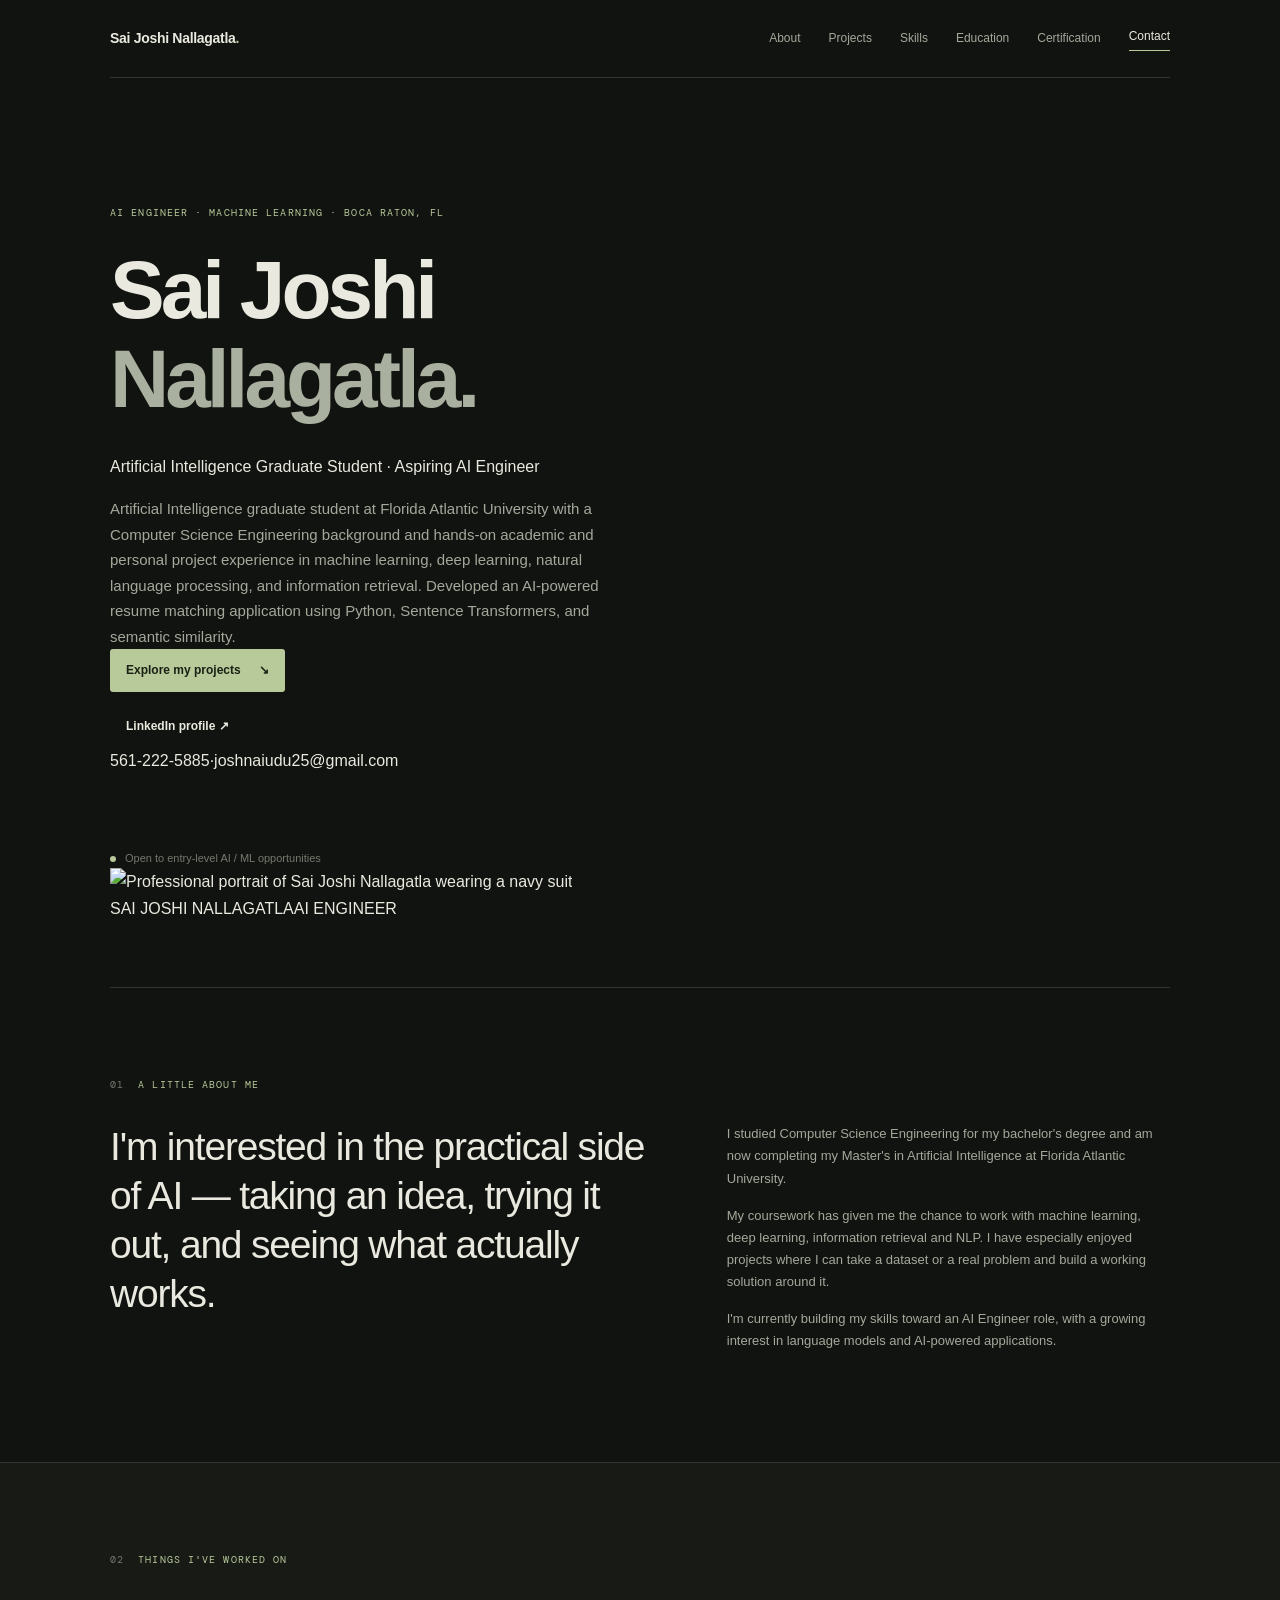
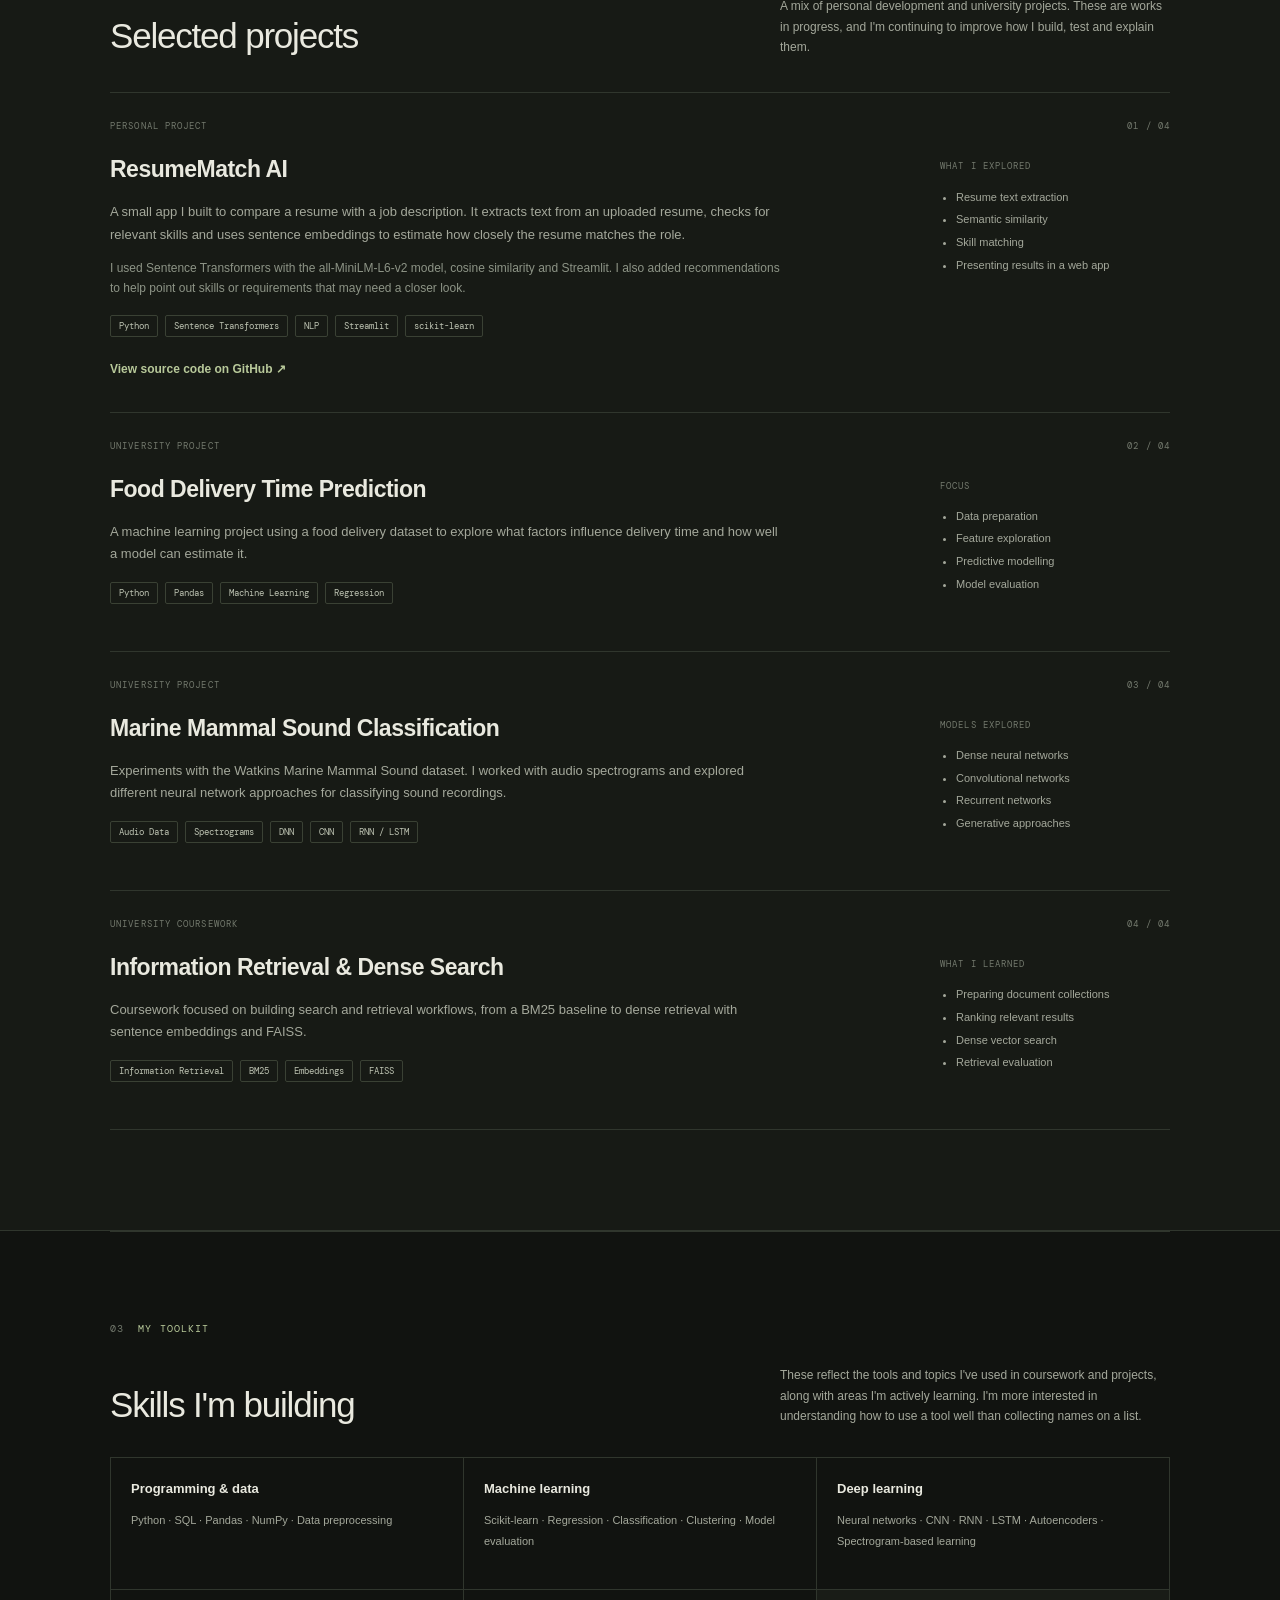
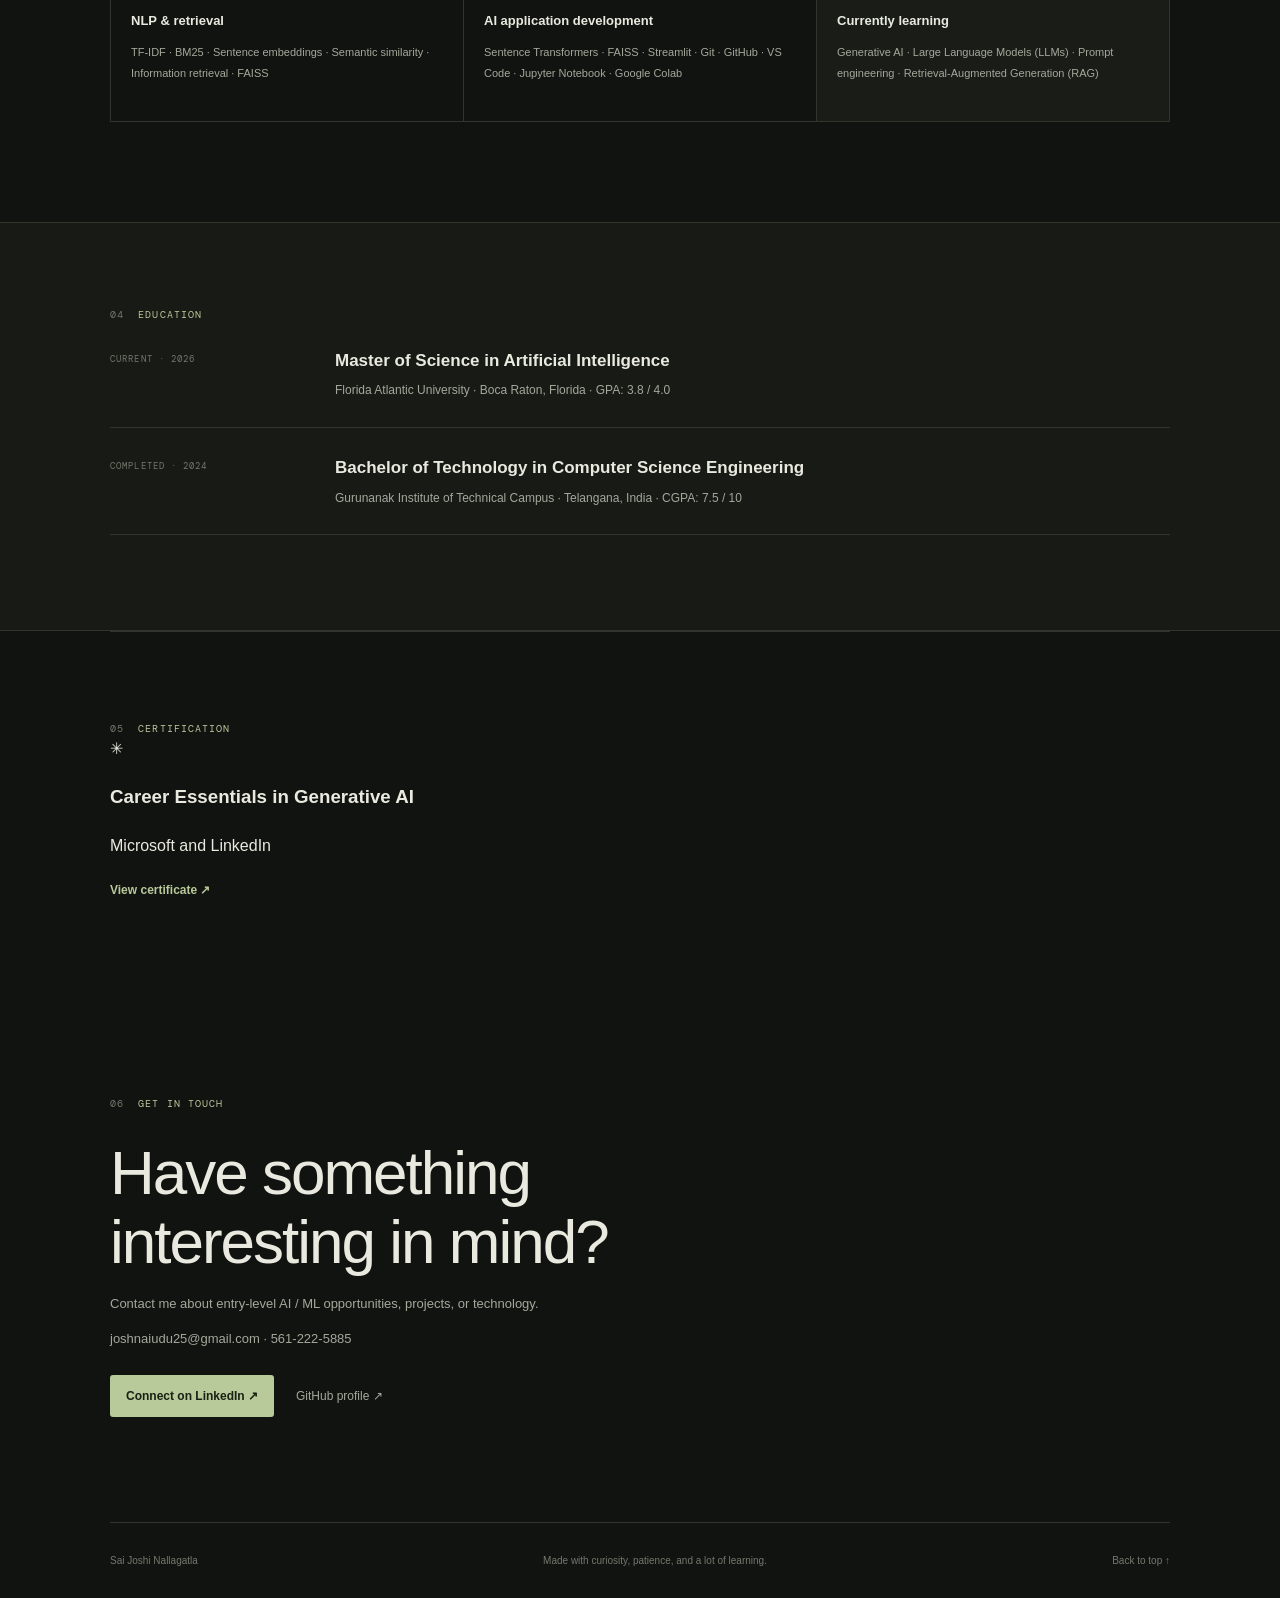
==== commit dc74a594: "Add professional photo and resume details" ====
--- a/index.html
+++ b/index.html
@@ -19,24 +19,24 @@
       <a href="#about">About</a>
       <a href="#work">Projects</a>
       <a href="#skills">Skills</a>
-      <a href="#education">Education</a>
+      <a href="#education">Education</a><a href="#certifications">Certification</a>
       <a href="#contact" class="nav-contact">Contact</a>
     </nav>
   </header>
 
   <main>
     <section class="hero page-wrap" id="home">
-      <p class="eyebrow">AI / MACHINE LEARNING · BOCA RATON, FL</p>
-      <h1>Hi, I'm Sai.<br><span>I like making things<br>work a little smarter.</span></h1>
-      <div class="hero-bottom">
-        <p class="hero-intro">I'm a graduate student in Artificial Intelligence at Florida Atlantic University. I'm learning by building projects in machine learning, deep learning and natural language processing.</p>
-        <div class="hero-links">
-          <a class="button button-primary" href="#work">See my projects <span>↘</span></a>
-          <a class="text-link" href="https://www.linkedin.com/in/sai-joshi-nallagatla-0b7514263/" target="_blank" rel="noreferrer">Find me on LinkedIn ↗</a>
-        </div>
-      </div>
-      <div class="hero-note"><span class="note-dot"></span> Currently finishing my M.S. in Artificial Intelligence</div>
-    </section>
+  <div class="hero-copy">
+    <p class="eyebrow">AI ENGINEER · MACHINE LEARNING · BOCA RATON, FL</p>
+    <h1>Sai Joshi<br><span>Nallagatla.</span></h1>
+    <p class="hero-role">Artificial Intelligence Graduate Student · Aspiring AI Engineer</p>
+    <p class="hero-intro">Artificial Intelligence graduate student at Florida Atlantic University with a Computer Science Engineering background and hands-on academic and personal project experience in machine learning, deep learning, natural language processing, and information retrieval. Developed an AI-powered resume matching application using Python, Sentence Transformers, and semantic similarity.</p>
+    <div class="hero-links"><a class="button button-primary" href="#work">Explore my projects <span>↘</span></a><a class="button button-outline" href="https://www.linkedin.com/in/sai-joshi-nallagatla-0b7514263/" target="_blank" rel="noreferrer">LinkedIn profile ↗</a></div>
+    <div class="hero-contact"><a href="tel:+15612225885">561-222-5885</a><span>·</span><a href="mailto:joshnaiudu25@gmail.com">joshnaiudu25@gmail.com</a></div>
+    <div class="hero-note"><span class="note-dot"></span> Open to entry-level AI / ML opportunities</div>
+  </div>
+  <div class="hero-portrait-wrap"><div class="portrait-frame"><img class="hero-portrait" src="assets/profile.jpg" alt="Professional portrait of Sai Joshi Nallagatla wearing a navy suit"></div><div class="portrait-caption"><span>SAI JOSHI NALLAGATLA</span><span>AI ENGINEER</span></div></div>
+</section>
 
     <section class="section page-wrap about-section" id="about">
       <div class="section-label"><span>01</span> A LITTLE ABOUT ME</div>
@@ -120,12 +120,12 @@
         <p>These reflect the tools and topics I've used in coursework and projects, along with areas I'm actively learning. I'm more interested in understanding how to use a tool well than collecting names on a list.</p>
       </div>
       <div class="skills-grid">
-        <article class="skill-group"><h3>Programming & data</h3><p>Python · SQL · Pandas · NumPy · Data cleaning</p></article>
+        <article class="skill-group"><h3>Programming & data</h3><p>Python · SQL · Pandas · NumPy · Data preprocessing</p></article>
         <article class="skill-group"><h3>Machine learning</h3><p>Scikit-learn · Regression · Classification · Clustering · Model evaluation</p></article>
-        <article class="skill-group"><h3>Deep learning</h3><p>Neural networks · DNN · CNN · RNN · LSTM · Autoencoders</p></article>
-        <article class="skill-group"><h3>NLP & retrieval</h3><p>TF-IDF · BM25 · Sentence embeddings · Semantic similarity · FAISS</p></article>
-        <article class="skill-group"><h3>AI application development</h3><p>Streamlit · Hugging Face · Git · GitHub · Jupyter · Google Colab</p></article>
-        <article class="skill-group learning"><h3>Currently learning</h3><p>LLM applications · Prompt engineering · Retrieval-augmented generation (RAG) · APIs · Model deployment</p></article>
+        <article class="skill-group"><h3>Deep learning</h3><p>Neural networks · CNN · RNN · LSTM · Autoencoders · Spectrogram-based learning</p></article>
+        <article class="skill-group"><h3>NLP & retrieval</h3><p>TF-IDF · BM25 · Sentence embeddings · Semantic similarity · Information retrieval · FAISS</p></article>
+        <article class="skill-group"><h3>AI application development</h3><p>Sentence Transformers · FAISS · Streamlit · Git · GitHub · VS Code · Jupyter Notebook · Google Colab</p></article>
+        <article class="skill-group learning"><h3>Currently learning</h3><p>Generative AI · Large Language Models (LLMs) · Prompt engineering · Retrieval-Augmented Generation (RAG)</p></article>
       </div>
     </section>
 
@@ -134,19 +134,19 @@
         <div class="section-label"><span>04</span> EDUCATION</div>
         <div class="education-item">
           <div class="education-date">CURRENT · 2026</div>
-          <div><h3>Master of Science in Artificial Intelligence</h3><p>Florida Atlantic University · Boca Raton, Florida</p></div>
+          <div><h3>Master of Science in Artificial Intelligence</h3><p>Florida Atlantic University · Boca Raton, Florida · GPA: 3.8 / 4.0</p></div>
         </div>
         <div class="education-item">
           <div class="education-date">COMPLETED · 2024</div>
-          <div><h3>Bachelor of Technology in Computer Science Engineering</h3><p>Gurunanak Institute of Technical Campus · Telangana, India</p></div>
+          <div><h3>Bachelor of Technology in Computer Science Engineering</h3><p>Gurunanak Institute of Technical Campus · Telangana, India · CGPA: 7.5 / 10</p></div>
         </div>
       </div>
     </section>
 
-    <section class="contact-section page-wrap" id="contact">
-      <div class="section-label"><span>05</span> GET IN TOUCH</div>
+<section class="section page-wrap certification-section" id="certifications"><div class="section-label"><span>05</span> CERTIFICATION</div><div class="certification-card"><div class="certification-mark">✳</div><div><h3>Career Essentials in Generative AI</h3><p>Microsoft and LinkedIn</p><a class="project-link" href="https://lnkd.in/gsDCTG9c" target="_blank" rel="noreferrer">View certificate ↗</a></div></div></section>    <section class="contact-section page-wrap" id="contact">
+      <div class="section-label"><span>06</span> GET IN TOUCH</div>
       <h2>Have something<br>interesting in mind?</h2>
-      <p>I'm happy to connect about entry-level AI / ML opportunities, projects, or just to exchange ideas about technology.</p>
+      <p>Contact me about entry-level AI / ML opportunities, projects, or technology.</p><p class="contact-details"><a href="mailto:joshnaiudu25@gmail.com">joshnaiudu25@gmail.com</a> · <a href="tel:+15612225885">561-222-5885</a></p>
       <div class="contact-links">
         <a class="button button-primary" href="https://www.linkedin.com/in/sai-joshi-nallagatla-0b7514263/" target="_blank" rel="noreferrer">Connect on LinkedIn ↗</a>
         <a class="text-link" href="https://github.com/Saijosh1108" target="_blank" rel="noreferrer">GitHub profile ↗</a>
--- a/style.css
+++ b/style.css
@@ -1 +1,109 @@
-:root{--bg:#080b12;--panel:#0e1420;--panel2:#111a29;--line:rgba(160,181,216,.13);--text:#edf2fb;--muted:#8b98ad;--accent:#85a9ff;--cyan:#6ce4d4;--mono:"DM Mono",monospace;--sans:"Manrope",sans-serif}*{box-sizing:border-box}html{scroll-behavior:smooth;scroll-padding-top:90px}body{margin:0;background:var(--bg);color:var(--text);font-family:var(--sans);line-height:1.7;overflow-x:hidden}a{color:inherit;text-decoration:none}.ambient{position:absolute;pointer-events:none;filter:blur(100px);opacity:.13;border-radius:50%;z-index:-1}.ambient-one{width:420px;height:420px;background:#3859bb;top:120px;left:-180px}.ambient-two{width:450px;height:450px;background:#167d80;top:650px;right:-230px}.site-header{height:82px;max-width:1180px;margin:auto;padding:0 28px;display:flex;align-items:center;justify-content:space-between;border-bottom:1px solid var(--line);position:relative;z-index:5}.brand{display:flex;align-items:center;gap:11px;font-size:12px;font-weight:800;letter-spacing:2px}.brand-mark{display:grid;place-items:center;width:35px;height:35px;border:1px solid rgba(133,169,255,.55);border-radius:10px;color:var(--accent);font:500 12px var(--mono);letter-spacing:0}.brand-dot{color:var(--cyan)}.nav-links{display:flex;align-items:center;gap:34px;font-size:12px;color:#a7b2c5}.nav-links a:hover,.hero-socials a:hover,.site-footer a:hover{color:var(--cyan)}.nav-contact{color:var(--text)!important;border:1px solid var(--line);padding:9px 14px;border-radius:5px}.nav-contact span{color:var(--cyan);margin-left:8px}.menu-toggle{display:none;background:none;border:0;color:var(--text);font-size:23px}.section-shell{max-width:1124px;margin:auto;padding-left:28px;padding-right:28px}.hero{min-height:680px;padding-top:130px;padding-bottom:55px;position:relative;display:flex;align-items:center}.hero-copy{max-width:660px;position:relative;z-index:2}.eyebrow,.section-index,.hero-kicker,.hero-socials,.hero-bottom,.project-type,.project-status,.timeline-date,.contact-overline,.site-footer>span,.site-footer>a:last-of-type{font:10px var(--mono);letter-spacing:1.5px}.eyebrow{color:var(--cyan);display:flex;align-items:center;gap:10px}.pulse,.core-status span{width:7px;height:7px;border-radius:50%;background:var(--cyan);box-shadow:0 0 13px var(--cyan)}.hero-kicker{color:var(--muted);margin:40px 0 0}.hero h1{font-size:clamp(55px,8vw,92px);line-height:1.02;letter-spacing:-5px;margin:12px 0 20px;font-weight:800}.gradient-text{background:linear-gradient(100deg,#91b5ff 10%,#6be5d6 95%);color:transparent;background-clip:text;-webkit-background-clip:text}.hero h2{font-size:clamp(19px,2.5vw,25px);font-weight:600;letter-spacing:-.7px;max-width:580px;line-height:1.5;margin:0}.accent{color:var(--cyan)}.hero-description{max-width:590px;color:var(--muted);font-size:14px;margin:22px 0 27px}.hero-actions,.contact-actions{display:flex;gap:12px;flex-wrap:wrap}.button{padding:12px 18px;border-radius:5px;font-size:12px;font-weight:700;display:inline-flex;align-items:center;gap:18px;transition:.2s}.button:hover{transform:translateY(-2px)}.button-primary{background:linear-gradient(100deg,#8bacff,#6de0d1);color:#08111b}.button-secondary{border:1px solid var(--line);color:var(--text)}.button span{font-size:16px}.hero-socials{display:flex;align-items:center;gap:14px;margin-top:38px;color:#9aa8bc;font-size:9px}.hero-socials>span{height:3px;width:3px;background:#465268;border-radius:50%}.hero-visual{position:absolute;right:5%;top:145px;width:390px;height:390px;display:grid;place-items:center;opacity:.95}.visual-orbit{position:absolute;border:1px solid rgba(117,163,229,.22);border-radius:50%;transform:rotate(-27deg)}.orbit-a{width:350px;height:160px}.orbit-b{width:350px;height:160px;transform:rotate(55deg)}.orbit-c{width:280px;height:280px;border-style:dashed;opacity:.6}.core-card{width:205px;height:205px;border:1px solid rgba(131,174,234,.35);border-radius:30px;background:linear-gradient(145deg,rgba(20,34,53,.95),rgba(10,17,28,.9));box-shadow:0 0 80px rgba(54,112,180,.15),inset 0 0 50px rgba(69,130,190,.08);display:flex;flex-direction:column;align-items:center;justify-content:center;gap:12px;transform:rotate(-8deg)}.core-symbol{font-size:57px;line-height:1;background:linear-gradient(120deg,#99baff,#6be4d1);color:transparent;background-clip:text}.core-label{text-align:center;font:9px var(--mono);letter-spacing:2px;color:#8da2bd;line-height:1.8}.core-label strong{font-size:12px;color:#e4f0ff}.core-status{font:7px var(--mono);letter-spacing:.6px;color:#a4b4c9;display:flex;align-items:center;gap:7px}.core-status span{width:5px;height:5px}.float-tag{position:absolute;background:#111b2a;border:1px solid var(--line);padding:8px 11px;border-radius:4px;font:8px var(--mono);letter-spacing:1px;color:#b7c9e1}.tag-ml{top:42px;left:2px}.tag-nlp{right:-5px;top:120px;color:var(--cyan)}.tag-data{bottom:42px;left:38px}.hero-bottom{position:absolute;bottom:24px;left:28px;right:28px;display:flex;justify-content:space-between;color:#5c6a7e;font-size:8px}.intro-grid{padding-top:125px;padding-bottom:130px;display:grid;grid-template-columns:1fr 1.15fr;gap:70px}.section-index{color:var(--cyan)}.section-heading h2{font-size:clamp(30px,4vw,45px);line-height:1.22;letter-spacing:-1.7px;margin:22px 0;font-weight:700}.muted{color:#718096}.about-copy p{font-size:13px;color:var(--muted);margin:0 0 16px}.about-copy .large-copy{font-size:20px;line-height:1.55;color:#e1e9f5;font-weight:600;margin:0 0 22px}.about-facts{display:flex;gap:30px;border-top:1px solid var(--line);margin-top:30px;padding-top:22px}.about-facts>div{display:flex;flex-direction:column}.fact-value{font-size:23px;font-weight:800;color:var(--cyan)}.fact-label{font:8px var(--mono);letter-spacing:.8px;color:#718096;margin-top:3px}.skills-section,.education-section{background:#0b1019;border-top:1px solid var(--line);border-bottom:1px solid var(--line);padding:105px 0}.heading-row{display:flex;justify-content:space-between;align-items:end;gap:30px}.heading-row>p{max-width:320px;color:var(--muted);font-size:12px;margin:0 0 26px}.skill-grid{display:grid;grid-template-columns:repeat(3,1fr);gap:14px;margin-top:37px}.skill-card{padding:24px 22px 22px;background:linear-gradient(145deg,rgba(19,29,44,.85),rgba(13,19,30,.9));border:1px solid var(--line);border-radius:8px;min-height:220px;transition:.2s}.skill-card:hover,.project-card:hover{border-color:rgba(133,169,255,.38);transform:translateY(-3px)}.skill-icon{font-size:23px;color:var(--cyan);height:37px}.skill-card h3{font-size:15px;margin:7px 0}.skill-card p{font-size:11px;color:var(--muted);min-height:40px;margin:0 0 15px}.chips{display:flex;flex-wrap:wrap;gap:6px}.chips span{font:9px var(--mono);color:#aebbd0;background:#182437;border:1px solid rgba(127,157,196,.1);padding:5px 8px;border-radius:3px}.skill-note{font-size:10px;color:#77859a;margin-top:17px}.projects-section{padding-top:115px;padding-bottom:125px}.project-list{display:flex;flex-direction:column;gap:14px;margin-top:38px}.project-card{display:grid;grid-template-columns:55px 1fr 245px;gap:18px;background:linear-gradient(110deg,rgba(17,25,39,.92),rgba(12,18,29,.84));border:1px solid var(--line);border-radius:8px;padding:27px;transition:.2s;align-items:center}.project-number{font:12px var(--mono);color:#53647d;align-self:start;padding-top:3px}.project-topline{display:flex;align-items:center;gap:14px;flex-wrap:wrap}.project-type{color:var(--cyan);font-size:8px}.project-status{color:#8492a8;font-size:8px;border:1px solid var(--line);padding:4px 7px;border-radius:3px}.project-content h3{font-size:20px;letter-spacing:-.5px;margin:10px 0}.project-content>p{font-size:12px;color:var(--muted);line-height:1.8;margin:0 0 15px}.project-content .chips{margin-bottom:15px}.text-link{color:var(--cyan);font-size:11px;font-weight:700;display:inline-block;margin-top:2px}.text-link span{margin-left:6px}.muted-link{color:#93a1b6;font-size:10px}.project-metrics{display:flex;gap:27px;margin:20px 0}.project-metrics div{display:flex;flex-direction:column}.project-metrics strong{font-size:19px;color:#e6f3ff}.project-metrics span{font-size:9px;color:#8492a8}.metric-disclaimer{font-size:9px!important;color:#6f7e93!important;margin:12px 0 0!important}.project-art{height:185px;border:1px solid rgba(129,164,211,.13);border-radius:7px;background:radial-gradient(circle at 50% 40%,rgba(61,111,171,.16),transparent 70%),#0b1421;display:flex;align-items:center;justify-content:center;position:relative;overflow:hidden}.doc-window{height:138px;width:115px;background:#dfe8f4;border-radius:4px;padding:12px;box-shadow:0 12px 40px #0006;position:relative}.window-bar{display:flex;gap:3px;margin-bottom:14px}.window-bar i{width:4px;height:4px;background:#8c9aaf;border-radius:50%}.doc-line{height:4px;width:65%;background:#aebbd0;border-radius:4px;margin:7px 0}.doc-wide{width:100%}.doc-short{width:42%}.score-ring{position:absolute;right:-38px;bottom:19px;width:68px;height:68px;border-radius:50%;background:#101d2e;border:4px solid #75dacb;display:flex;flex-direction:column;align-items:center;justify-content:center;color:white}.score-ring strong{font-size:20px;line-height:1}.score-ring span{font:6px var(--mono);color:#9fb3c9}.art-caption,.chart-art>span,.audio-art>span{position:absolute;bottom:12px;font:8px var(--mono);letter-spacing:1.4px;color:#73859e}.chart-bars{height:100px;display:flex;align-items:end;gap:9px}.chart-bars i{width:13px;background:linear-gradient(#70dacd,#5277ad);border-radius:3px 3px 0 0;height:var(--h,50%);opacity:.8}.chart-bars i:nth-child(1){height:35%}.chart-bars i:nth-child(2){height:52%}.chart-bars i:nth-child(3){height:42%}.chart-bars i:nth-child(4){height:70%}.chart-bars i:nth-child(5){height:62%}.chart-bars i:nth-child(6){height:80%}.chart-bars i:nth-child(7){height:68%}.chart-bars i:nth-child(8){height:94%}.waveform{display:flex;gap:4px;align-items:center;height:75px}.waveform i{width:4px;border-radius:5px;background:#78d9d0;height:var(--h,25px);opacity:.85}.waveform i:nth-child(3n){height:49px}.waveform i:nth-child(4n){height:18px}.waveform i:nth-child(5n){height:63px}.waveform i:nth-child(2n){height:34px}.search-box{position:absolute;top:25px;left:22px;right:22px;padding:8px;border:1px solid #36506d;border-radius:4px;font:9px var(--mono);color:#92a9c6}.result-row{position:absolute;left:25px;right:25px;display:flex;align-items:center;gap:10px;font:8px var(--mono);color:#8ea1bb}.result-row:nth-of-type(2){top:75px}.result-row:nth-of-type(3){top:105px}.result-row:nth-of-type(4){top:135px}.result-row span{height:4px;flex:1;background:linear-gradient(90deg,#70daca,#36557c);border-radius:3px}.result-row em{font-style:normal;color:var(--cyan)}.education-section{padding:100px 0}.timeline{margin-top:40px;border-left:1px solid #34445d;margin-left:8px;padding-left:30px;display:flex;flex-direction:column;gap:40px}.timeline-item{position:relative;max-width:650px}.timeline-marker{position:absolute;width:11px;height:11px;border-radius:50%;background:var(--cyan);left:-36px;top:5px;box-shadow:0 0 15px #6ce4d477}.timeline-date{font-size:9px;color:var(--cyan)}.timeline-item h3{font-size:18px;margin:8px 0 3px}.timeline-place{color:#c4d1e4!important;font-size:12px!important}.timeline-item p{color:var(--muted);font-size:11px;margin:5px 0}.contact-section{padding-top:125px;padding-bottom:125px}.contact-overline{color:#8492a8;margin:28px 0 8px}.contact-section h2{font-size:clamp(44px,7vw,73px);line-height:1.1;letter-spacing:-3px;margin:0}.contact-description{font-size:13px;color:var(--muted);max-width:485px;margin:20px 0 25px}.site-footer{border-top:1px solid var(--line);max-width:1180px;margin:auto;padding:24px 28px;display:flex;align-items:center;justify-content:space-between;gap:15px;color:#6f7c90}.site-footer>span,.site-footer>a:last-of-type{font-size:8px}.site-footer .brand{color:var(--text)}@media(max-width:900px){.hero-visual{right:-80px;opacity:.4}.hero-copy{max-width:620px}.skill-grid{grid-template-columns:repeat(2,1fr)}.project-card{grid-template-columns:35px 1fr 180px}.intro-grid{gap:35px}.nav-links{gap:20px}}@media(max-width:650px){.site-header{height:70px;padding:0 20px}.menu-toggle{display:block}.nav-links{display:none;position:absolute;top:69px;left:0;right:0;background:#0d1420;border-bottom:1px solid var(--line);padding:20px;flex-direction:column;align-items:stretch;gap:16px}.nav-links.open{display:flex}.nav-contact{text-align:center}.section-shell{padding-left:21px;padding-right:21px}.hero{min-height:700px;padding-top:95px;align-items:flex-start}.hero h1{font-size:60px;letter-spacing:-3px}.hero-visual{right:-150px;top:330px;transform:scale(.75);opacity:.22}.hero-bottom{left:21px;right:21px;font-size:7px}.intro-grid{grid-template-columns:1fr;gap:20px;padding-top:85px;padding-bottom:85px}.section-heading h2{font-size:34px}.heading-row{display:block}.heading-row>p{margin:0;max-width:440px}.skills-section,.education-section{padding:80px 0}.skill-grid{grid-template-columns:1fr}.skill-card{min-height:0}.skill-card p{min-height:0}.projects-section{padding-top:80px;padding-bottom:85px}.project-card{grid-template-columns:28px 1fr;padding:20px 16px;gap:10px}.project-art{grid-column:2;height:135px;max-width:300px;width:100%;margin-top:8px}.project-metrics{gap:16px}.project-metrics strong{font-size:16px}.about-facts{gap:17px;flex-wrap:wrap}.fact-label{font-size:7px}.contact-section{padding-top:85px;padding-bottom:85px}.contact-section h2{font-size:48px;letter-spacing:-2px}.site-footer{padding:22px 20px;flex-wrap:wrap}.site-footer>span:nth-of-type(1){display:none}}@media(prefers-reduced-motion:reduce){html{scroll-behavior:auto}*,*::before,*::after{transition:none!important}}+:root {
+  --bg: #111310;
+  --surface: #191c17;
+  --surface-soft: #20241e;
+  --text: #e9e9df;
+  --muted: #a4a89b;
+  --subtle: #73796d;
+  --line: #30362d;
+  --accent: #b8c99a;
+  --mono: "DM Mono", monospace;
+  --sans: "DM Sans", sans-serif;
+}
+* { box-sizing: border-box; }
+html { scroll-behavior: smooth; scroll-padding-top: 90px; }
+body { margin: 0; background: var(--bg); color: var(--text); font-family: var(--sans); line-height: 1.7; }
+a { color: inherit; text-decoration: none; }
+.page-wrap { width: min(100% - 56px, 1060px); margin-inline: auto; }
+.site-header { width: min(100% - 56px, 1060px); height: 78px; margin: auto; display: flex; align-items: center; justify-content: space-between; border-bottom: 1px solid var(--line); }
+.wordmark { font-size: 14px; font-weight: 700; letter-spacing: -.3px; }
+.wordmark span { color: var(--accent); }
+.nav-links { display: flex; align-items: center; gap: 28px; color: var(--muted); font-size: 12px; }
+.nav-links a:hover, .text-link:hover, .project-link:hover { color: var(--accent); }
+.nav-contact { color: var(--text); border-bottom: 1px solid var(--accent); padding-bottom: 3px; }
+.menu-toggle { display: none; color: var(--text); background: none; border: 0; font: inherit; }
+.hero { padding-top: 118px; padding-bottom: 65px; }
+.eyebrow, .section-label, .project-meta, .side-label, .education-date { font: 10px var(--mono); letter-spacing: 1.1px; color: var(--accent); }
+.hero h1 { font-size: clamp(48px, 7.4vw, 82px); line-height: 1.08; letter-spacing: -4px; margin: 27px 0 30px; font-weight: 600; }
+.hero h1 span { color: #aab09f; }
+.hero-bottom { display: flex; align-items: end; justify-content: space-between; gap: 35px; max-width: 850px; }
+.hero-intro { max-width: 510px; color: var(--muted); font-size: 15px; margin: 0; }
+.hero-links { display: flex; flex-direction: column; align-items: flex-start; gap: 13px; white-space: nowrap; }
+.button { display: inline-flex; align-items: center; gap: 18px; padding: 11px 16px; font-size: 12px; font-weight: 600; border-radius: 3px; transition: background .2s, transform .2s; }
+.button:hover { transform: translateY(-2px); }
+.button-primary { background: var(--accent); color: #1a2114; }
+.button-primary:hover { background: #c8d5b2; }
+.text-link, .project-link { color: var(--muted); font-size: 12px; }
+.hero-note { display: flex; align-items: center; gap: 9px; margin-top: 75px; color: var(--subtle); font-size: 11px; }
+.note-dot { width: 6px; height: 6px; background: var(--accent); border-radius: 50%; }
+.section { padding-top: 90px; padding-bottom: 95px; border-top: 1px solid var(--line); }
+.section-label { display: flex; gap: 14px; align-items: center; }
+.section-label span { color: var(--subtle); }
+.about-content { display: grid; grid-template-columns: 1.1fr .9fr; gap: 75px; margin-top: 32px; }
+.about-content h2, .section-intro h2 { font-size: clamp(27px, 3.5vw, 39px); line-height: 1.25; letter-spacing: -1.2px; font-weight: 500; margin: 0; }
+.about-text p { margin: 0 0 15px; color: var(--muted); font-size: 13px; }
+.work-section { padding: 90px 0 100px; background: #171a15; border-top: 1px solid var(--line); border-bottom: 1px solid var(--line); }
+.section-intro { display: flex; align-items: end; justify-content: space-between; gap: 35px; margin: 30px 0 35px; }
+.section-intro h2 { font-size: 35px; }
+.section-intro p { max-width: 390px; color: var(--muted); font-size: 12px; margin: 0; }
+.project { padding: 27px 0 30px; border-top: 1px solid var(--line); }
+.project:last-child { border-bottom: 1px solid var(--line); }
+.project-meta { display: flex; justify-content: space-between; color: var(--subtle); font-size: 9px; }
+.project-main { display: grid; grid-template-columns: 1fr 230px; gap: 65px; padding-top: 18px; }
+.project h3 { margin: 0 0 12px; font-size: 23px; letter-spacing: -.5px; font-weight: 600; }
+.project-summary, .project-detail { max-width: 670px; color: var(--muted); font-size: 13px; margin: 0 0 12px; }
+.project-detail { color: #8d9486; font-size: 12px; }
+.tags { display: flex; flex-wrap: wrap; gap: 7px; margin: 17px 0; }
+.tags span { border: 1px solid #3a4134; color: #bdc3b2; padding: 4px 8px; font: 9px var(--mono); border-radius: 2px; }
+.project-link { color: var(--accent); font-weight: 600; }
+.side-label { color: var(--subtle); font-size: 9px; }
+.project-side ul { padding-left: 16px; margin: 10px 0 0; color: var(--muted); font-size: 11px; }
+.project-side li { margin: 4px 0; }
+.skills-section { padding-top: 90px; padding-bottom: 100px; }
+.skills-section .section-intro { margin-bottom: 30px; }
+.skills-grid { display: grid; grid-template-columns: repeat(3, 1fr); border-top: 1px solid var(--line); border-left: 1px solid var(--line); }
+.skill-group { min-height: 132px; padding: 20px; border-right: 1px solid var(--line); border-bottom: 1px solid var(--line); }
+.skill-group h3 { font-size: 13px; margin: 0 0 10px; font-weight: 600; }
+.skill-group p { margin: 0; color: var(--muted); font-size: 11px; line-height: 1.9; }
+.skill-group.learning { background: var(--surface); }
+.education-section { padding: 85px 0 95px; background: #171a15; border-top: 1px solid var(--line); border-bottom: 1px solid var(--line); }
+.education-item { display: grid; grid-template-columns: 190px 1fr; gap: 35px; padding: 26px 0; border-bottom: 1px solid var(--line); }
+.education-item:first-of-type { margin-top: 25px; border-top: 1px solid var(--line); }
+.education-date { color: var(--subtle); padding-top: 6px; font-size: 9px; }
+.education-item h3 { font-size: 17px; margin: 0 0 5px; font-weight: 600; }
+.education-item p { margin: 0; color: var(--muted); font-size: 12px; }
+.contact-section { padding-top: 100px; padding-bottom: 105px; }
+.contact-section h2 { margin: 28px 0 16px; font-size: clamp(39px, 6vw, 62px); line-height: 1.12; letter-spacing: -2px; font-weight: 500; }
+.contact-section>p { max-width: 500px; color: var(--muted); font-size: 13px; }
+.contact-links { display: flex; align-items: center; gap: 22px; margin-top: 25px; }
+.site-footer { min-height: 76px; border-top: 1px solid var(--line); display: flex; justify-content: space-between; align-items: center; gap: 20px; color: var(--subtle); font-size: 10px; }
+.site-footer a:hover { color: var(--accent); }
+@media (max-width: 760px) {
+  .page-wrap, .site-header { width: min(100% - 40px, 1060px); }
+  .menu-toggle { display: block; cursor: pointer; }
+  .nav-links { display: none; position: absolute; z-index: 5; top: 70px; left: 20px; right: 20px; padding: 18px; background: var(--surface); border: 1px solid var(--line); flex-direction: column; align-items: flex-start; gap: 16px; }
+  .nav-links.open { display: flex; }
+  .hero { padding-top: 85px; }
+  .hero h1 { letter-spacing: -2.5px; }
+  .hero-bottom, .about-content, .section-intro, .project-main { display: block; }
+  .hero-links { margin-top: 22px; }
+  .hero-note { margin-top: 55px; }
+  .about-content { margin-top: 25px; }
+  .about-text { margin-top: 25px; }
+  .section-intro p { margin-top: 15px; }
+  .project-main { padding-top: 15px; }
+  .project-side { margin-top: 20px; }
+  .skills-grid { grid-template-columns: repeat(2, 1fr); }
+  .education-item { grid-template-columns: 1fr; gap: 7px; }
+  .site-footer { flex-wrap: wrap; padding-top: 20px; padding-bottom: 20px; }
+}
+@media (max-width: 480px) {
+  .hero h1 { font-size: 48px; }
+  .skills-grid { grid-template-columns: 1fr; }
+  .section { padding-top: 70px; padding-bottom: 75px; }
+  .work-section, .education-section { padding-top: 70px; padding-bottom: 75px; }
+  .contact-section { padding-top: 75px; padding-bottom: 80px; }
+  .contact-links { align-items: flex-start; flex-direction: column; }
+  .site-footer span:nth-child(2) { display: none; }
+}
+@media (prefers-reduced-motion: reduce) { html { scroll-behavior: auto; } *, *::before, *::after { transition: none !important; } }
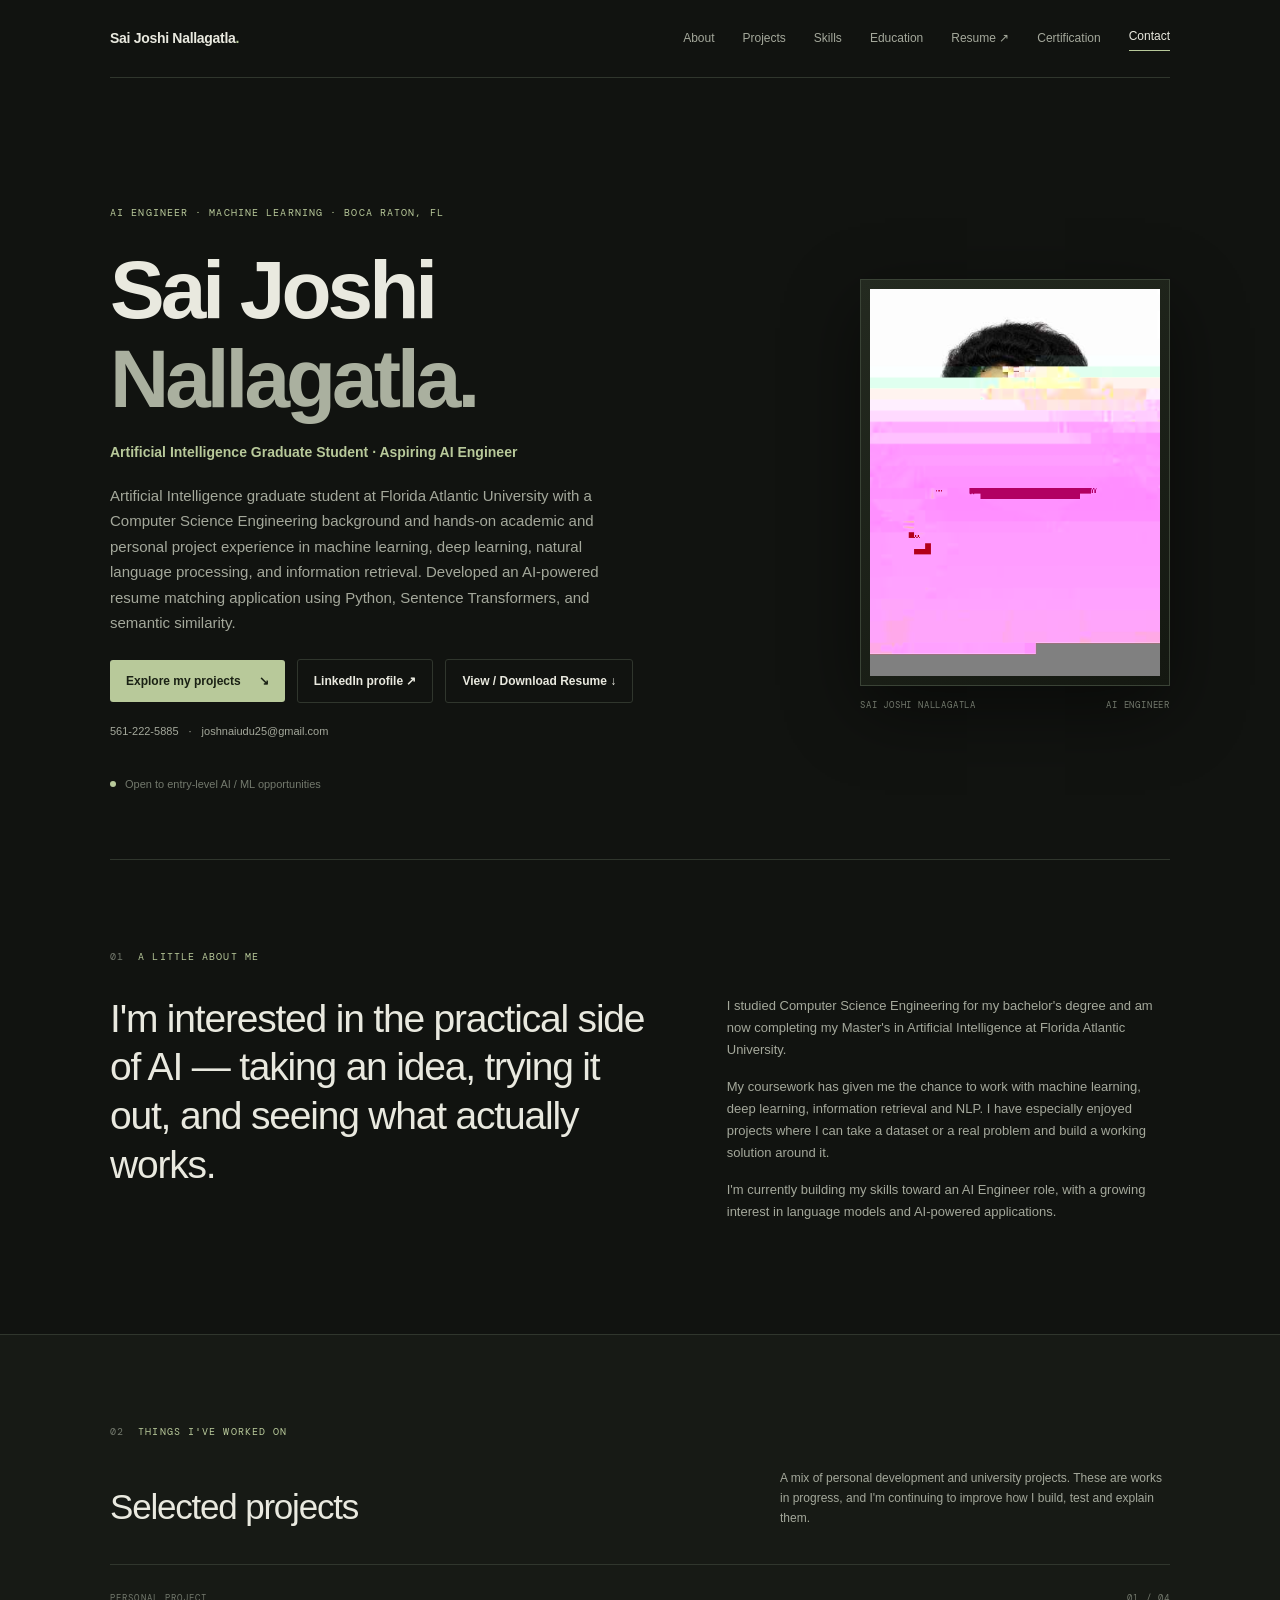
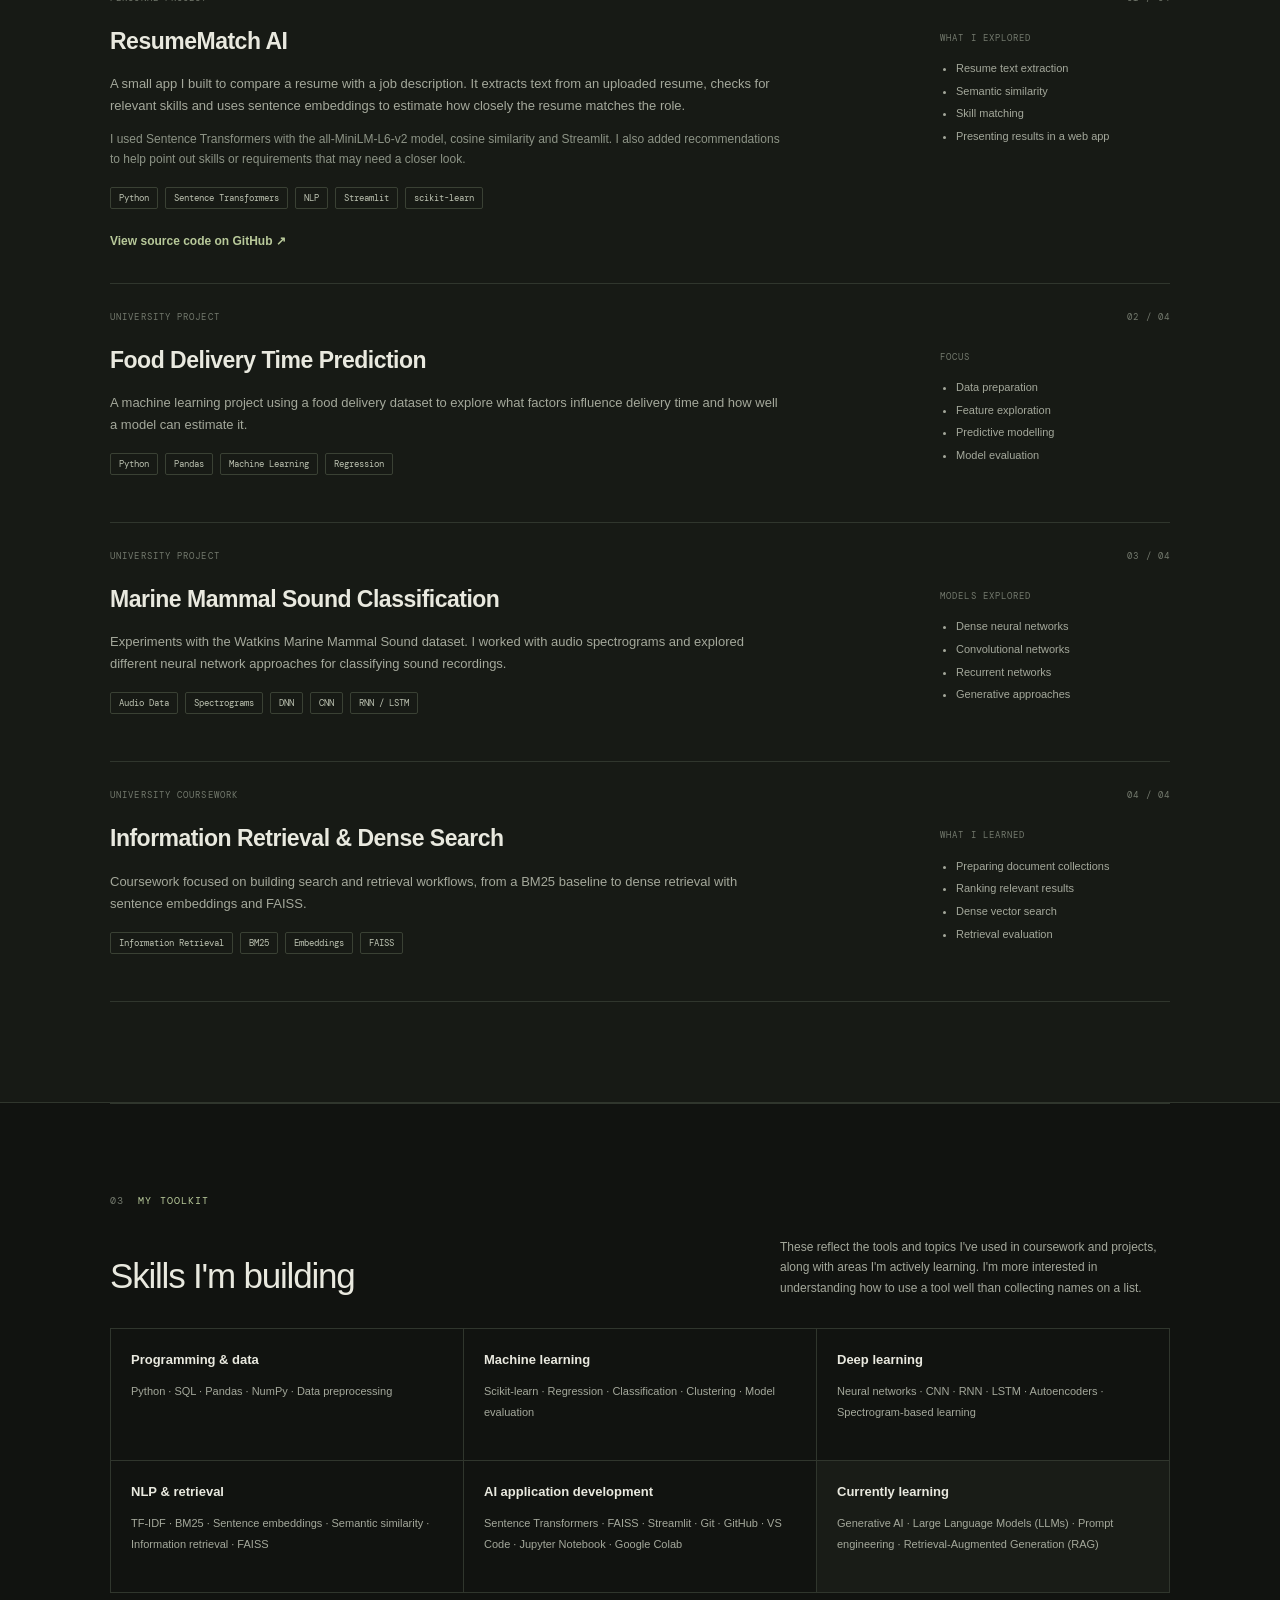
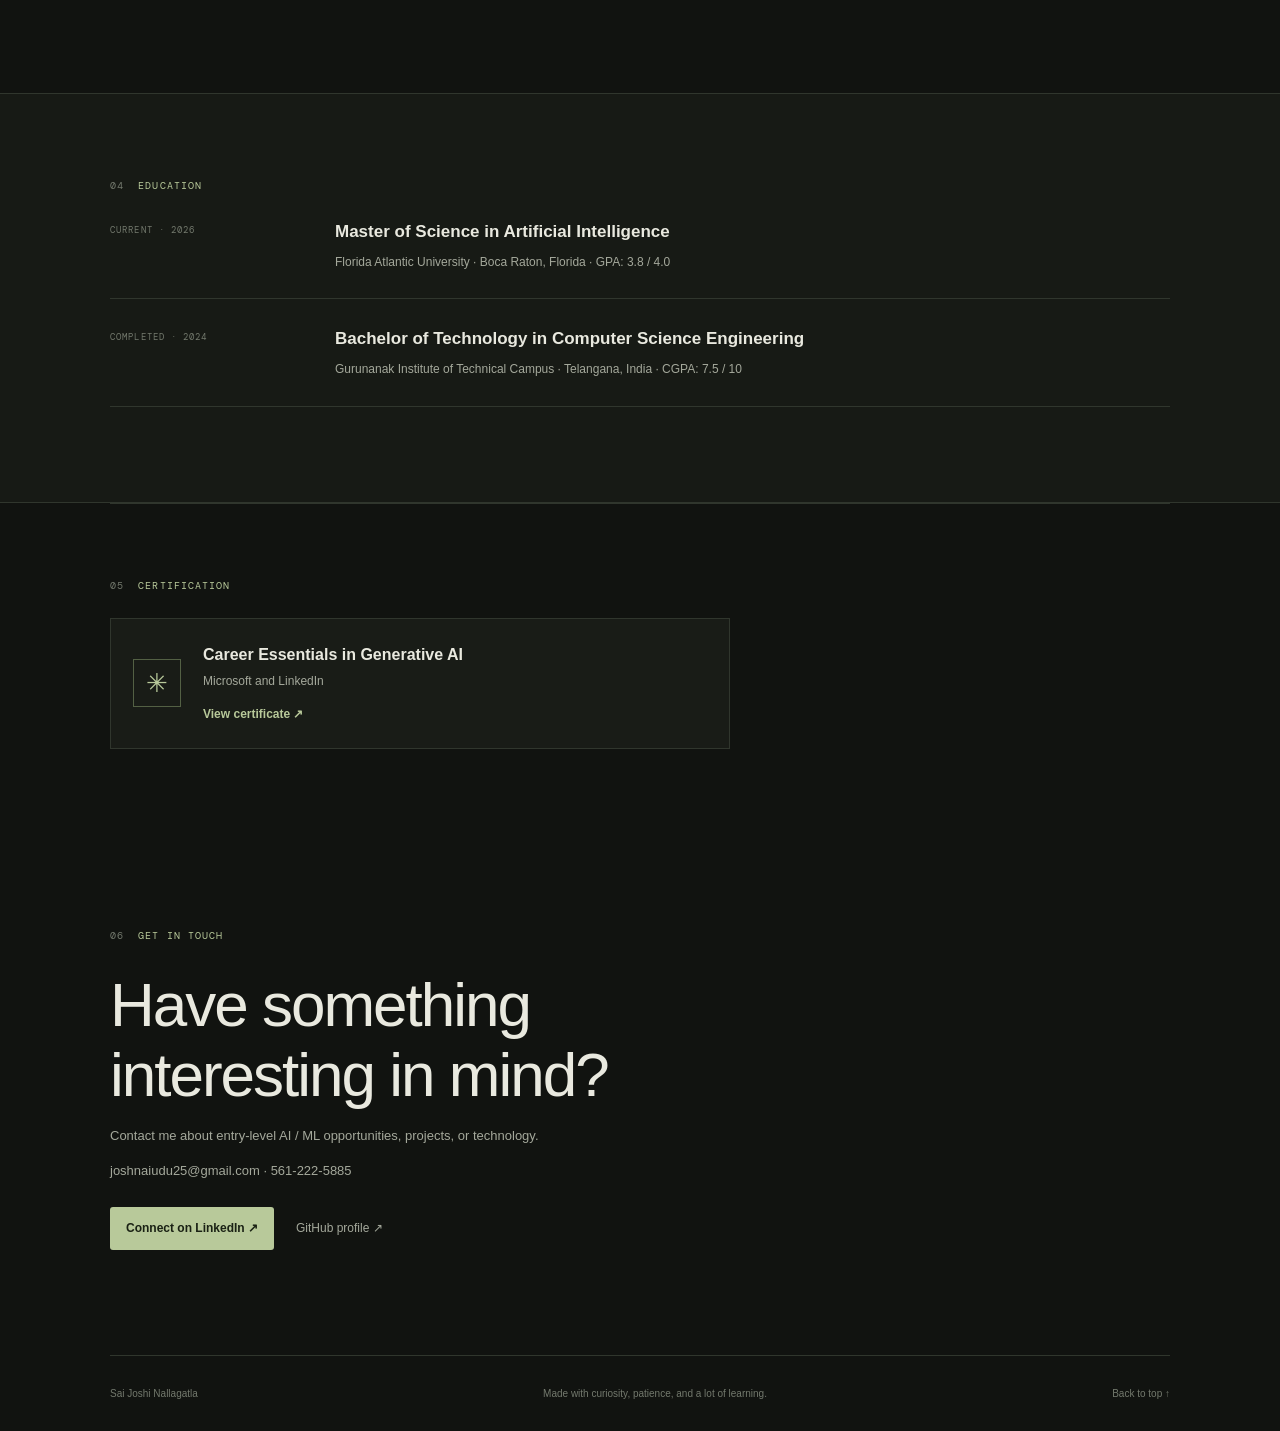
==== commit 1374bb2c: "Add resume links to portfolio" ====
--- a/index.html
+++ b/index.html
@@ -19,7 +19,7 @@
       <a href="#about">About</a>
       <a href="#work">Projects</a>
       <a href="#skills">Skills</a>
-      <a href="#education">Education</a><a href="#certifications">Certification</a>
+      <a href="#education">Education</a><a href="resume.html">Resume ↗</a><a href="#certifications">Certification</a>
       <a href="#contact" class="nav-contact">Contact</a>
     </nav>
   </header>
@@ -31,7 +31,7 @@
     <h1>Sai Joshi<br><span>Nallagatla.</span></h1>
     <p class="hero-role">Artificial Intelligence Graduate Student · Aspiring AI Engineer</p>
     <p class="hero-intro">Artificial Intelligence graduate student at Florida Atlantic University with a Computer Science Engineering background and hands-on academic and personal project experience in machine learning, deep learning, natural language processing, and information retrieval. Developed an AI-powered resume matching application using Python, Sentence Transformers, and semantic similarity.</p>
-    <div class="hero-links"><a class="button button-primary" href="#work">Explore my projects <span>↘</span></a><a class="button button-outline" href="https://www.linkedin.com/in/sai-joshi-nallagatla-0b7514263/" target="_blank" rel="noreferrer">LinkedIn profile ↗</a></div>
+    <div class="hero-links"><a class="button button-primary" href="#work">Explore my projects <span>↘</span></a><a class="button button-outline" href="https://www.linkedin.com/in/sai-joshi-nallagatla-0b7514263/" target="_blank" rel="noreferrer">LinkedIn profile ↗</a><a class="button button-outline" href="resume.html">View / Download Resume ↓</a></div>
     <div class="hero-contact"><a href="tel:+15612225885">561-222-5885</a><span>·</span><a href="mailto:joshnaiudu25@gmail.com">joshnaiudu25@gmail.com</a></div>
     <div class="hero-note"><span class="note-dot"></span> Open to entry-level AI / ML opportunities</div>
   </div>
--- a/style.css
+++ b/style.css
@@ -107,3 +107,25 @@
   .site-footer span:nth-child(2) { display: none; }
 }
 @media (prefers-reduced-motion: reduce) { html { scroll-behavior: auto; } *, *::before, *::after { transition: none !important; } }
+
+/* Profile photo and resume-based sections */
+.hero { display:grid; grid-template-columns:minmax(0,1.35fr) minmax(230px,.65fr); align-items:center; gap:55px; }
+.hero-copy { min-width:0; }
+.hero-role { color:var(--accent); font-size:14px; font-weight:600; margin:-12px 0 18px; }
+.hero-links { display:flex; flex-direction:row; align-items:center; flex-wrap:wrap; gap:12px; margin-top:23px; }
+.button-outline { border:1px solid var(--line); color:var(--text); }
+.hero-contact { display:flex; flex-wrap:wrap; gap:10px; margin-top:19px; color:var(--muted); font-size:11px; }
+.hero-contact a:hover,.contact-details a:hover { color:var(--accent); }
+.hero-note { margin-top:34px; }
+.hero-portrait-wrap { max-width:310px; justify-self:end; width:100%; }
+.portrait-frame { padding:9px; border:1px solid #3a4336; background:linear-gradient(145deg,#242a20,#141811); box-shadow:0 24px 70px #0007; }
+.hero-portrait { display:block; width:100%; aspect-ratio:3/4; object-fit:cover; object-position:center 24%; }
+.portrait-caption { display:flex; justify-content:space-between; gap:10px; padding-top:13px; color:var(--subtle); font:9px var(--mono); letter-spacing:.8px; }
+.certification-section { padding-top:75px; padding-bottom:80px; border-top:1px solid var(--line); }
+.certification-card { display:flex; align-items:center; gap:22px; max-width:620px; margin-top:26px; padding:22px; background:var(--surface); border:1px solid var(--line); }
+.certification-mark { width:48px; height:48px; display:grid; place-items:center; flex:none; border:1px solid #536044; color:var(--accent); font-size:26px; }
+.certification-card h3 { margin:0 0 3px; font-size:16px; }
+.certification-card p { margin:0 0 8px; color:var(--muted); font-size:12px; }
+.contact-details { color:var(--muted); font-size:12px; }
+@media (max-width:760px) { .hero { grid-template-columns:1fr; gap:35px; } .hero-portrait-wrap { justify-self:start; max-width:250px; } .hero-links { flex-direction:row; } }
+@media (max-width:480px) { .hero-portrait-wrap { max-width:220px; } .hero-contact { font-size:10px; } .certification-card { align-items:flex-start; padding:16px; } }
